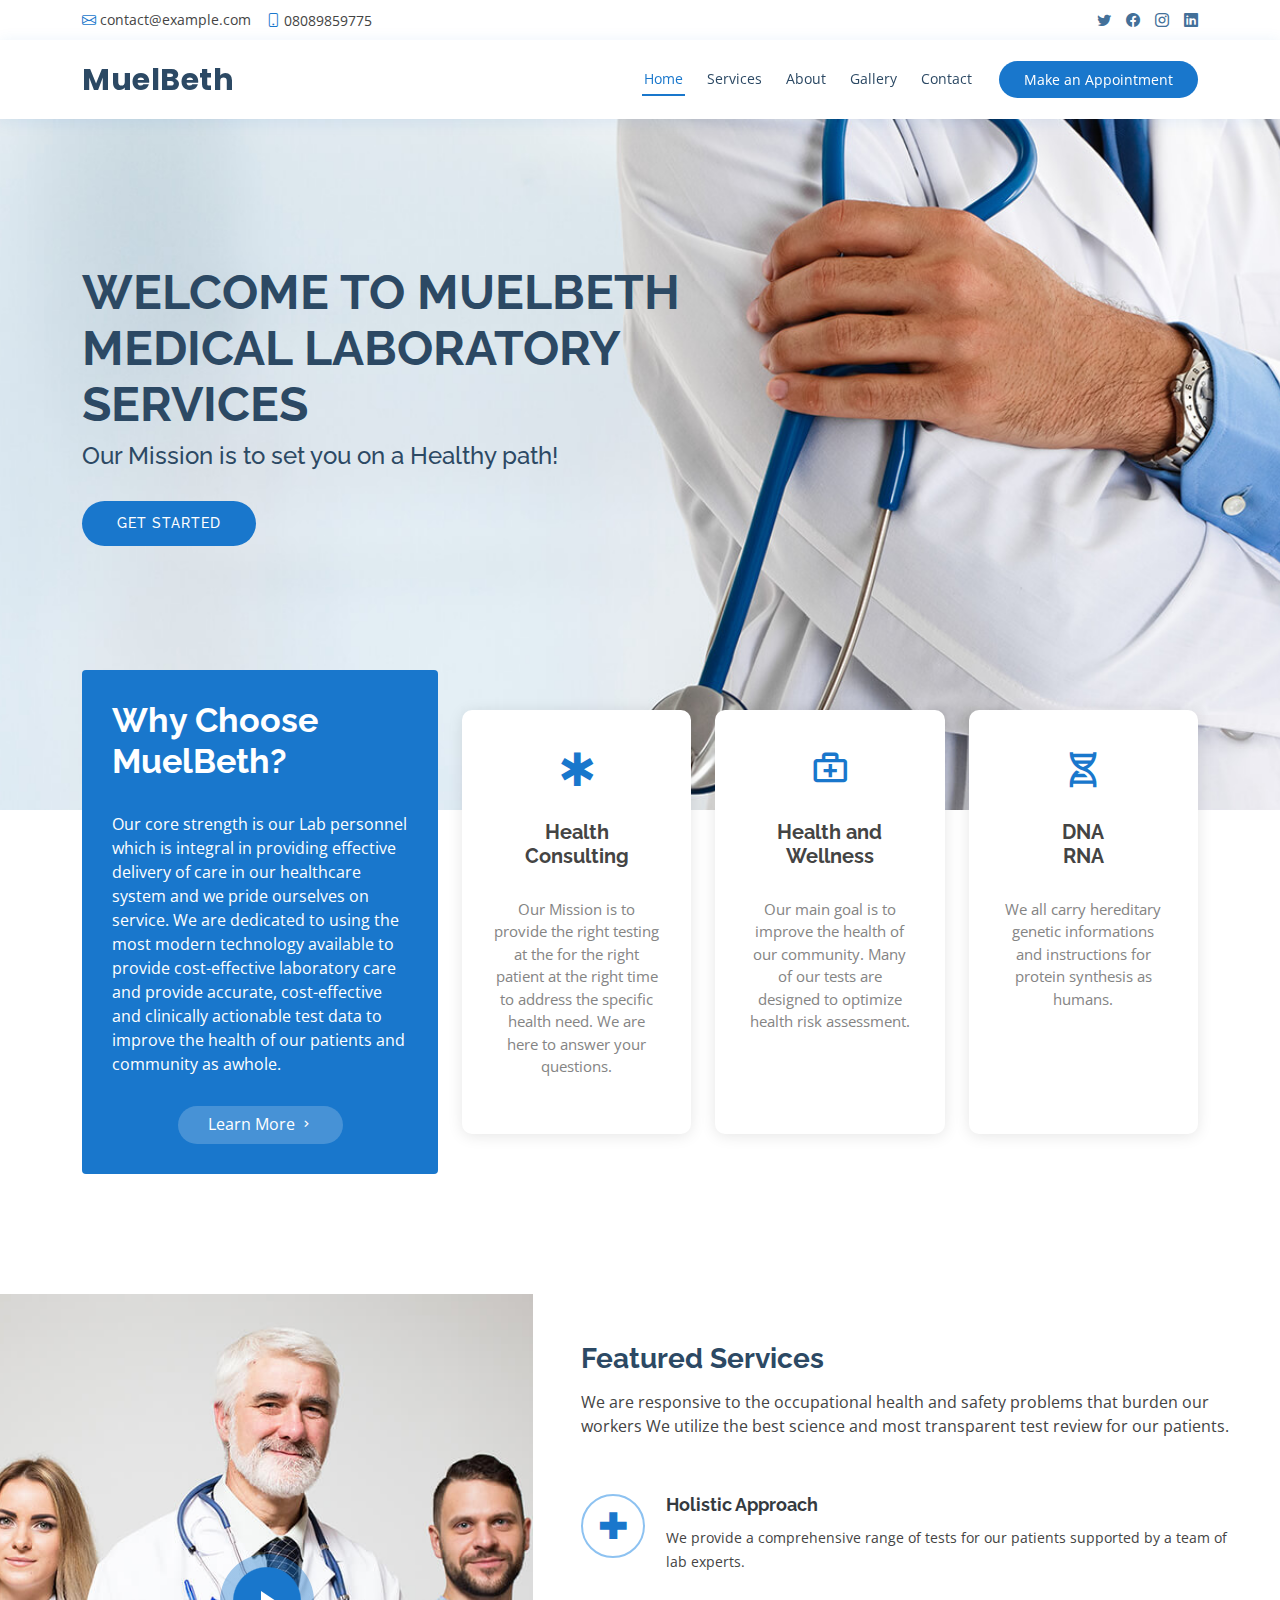
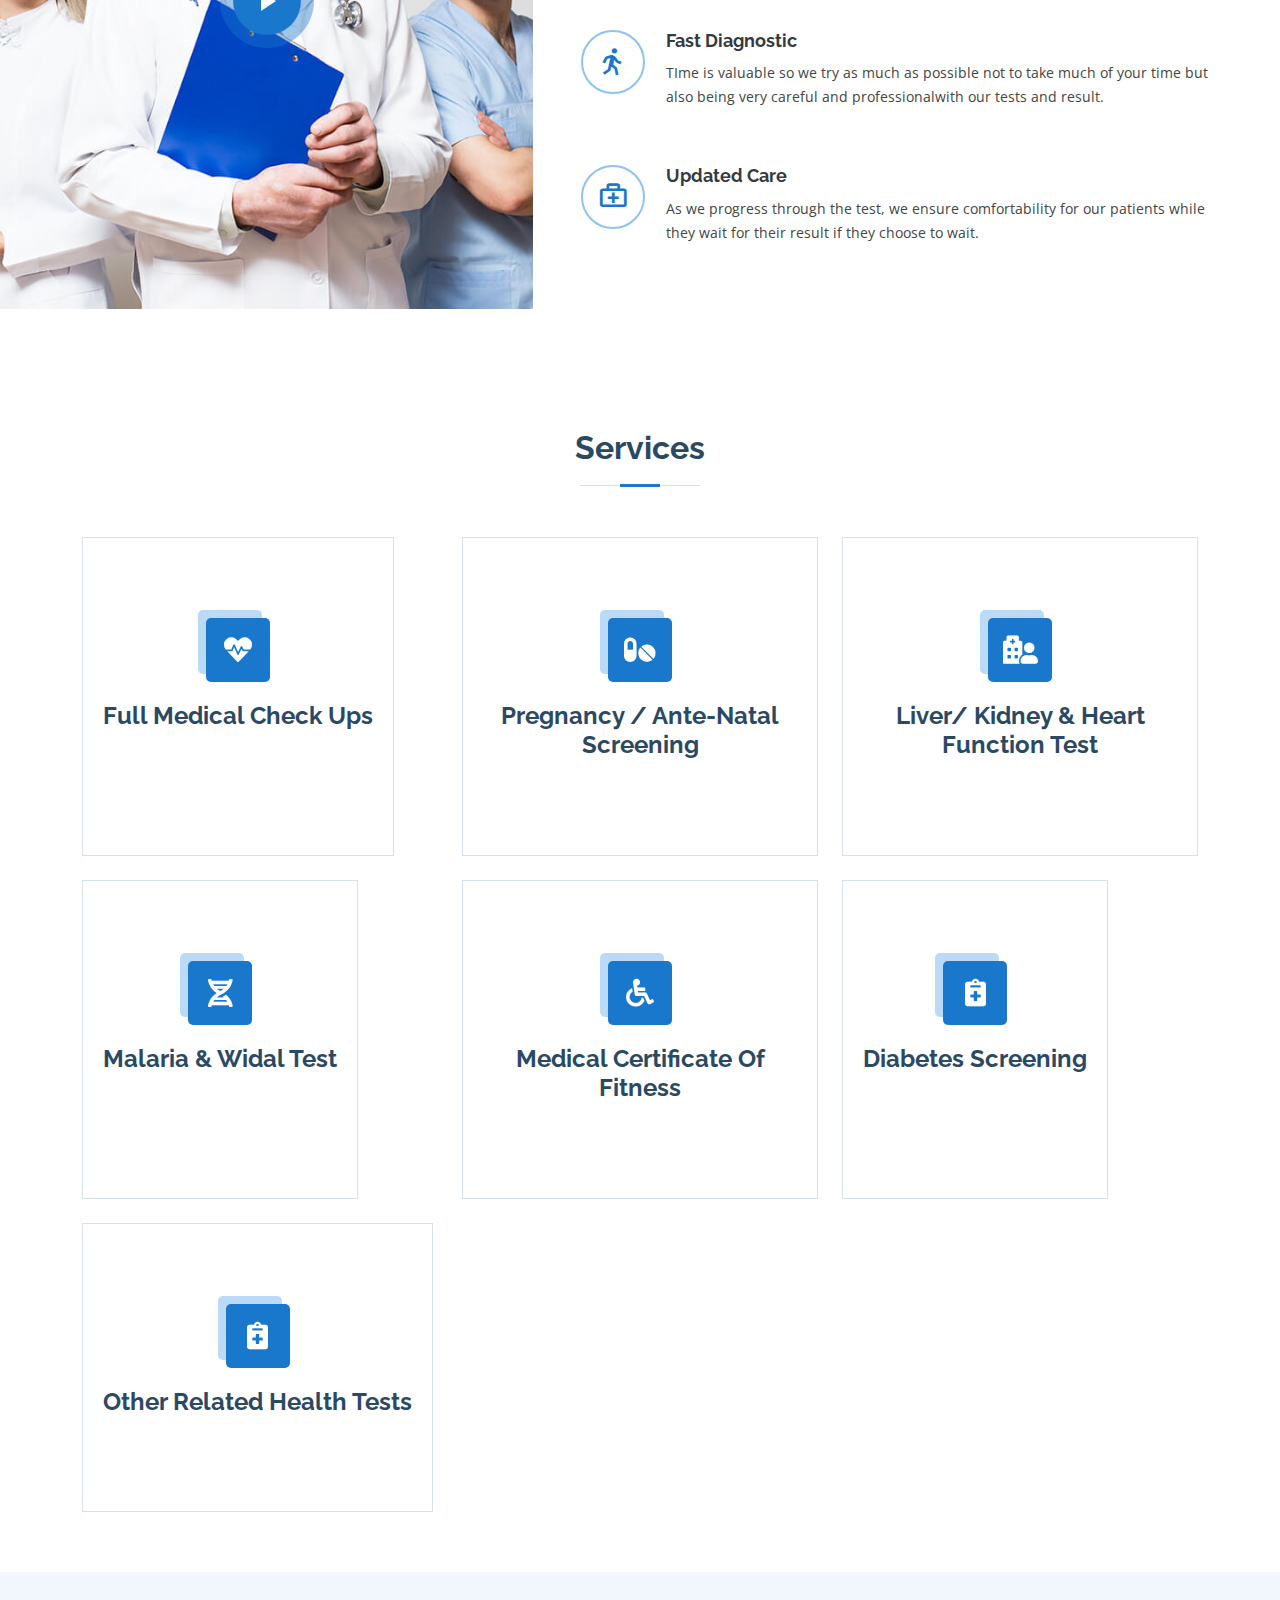
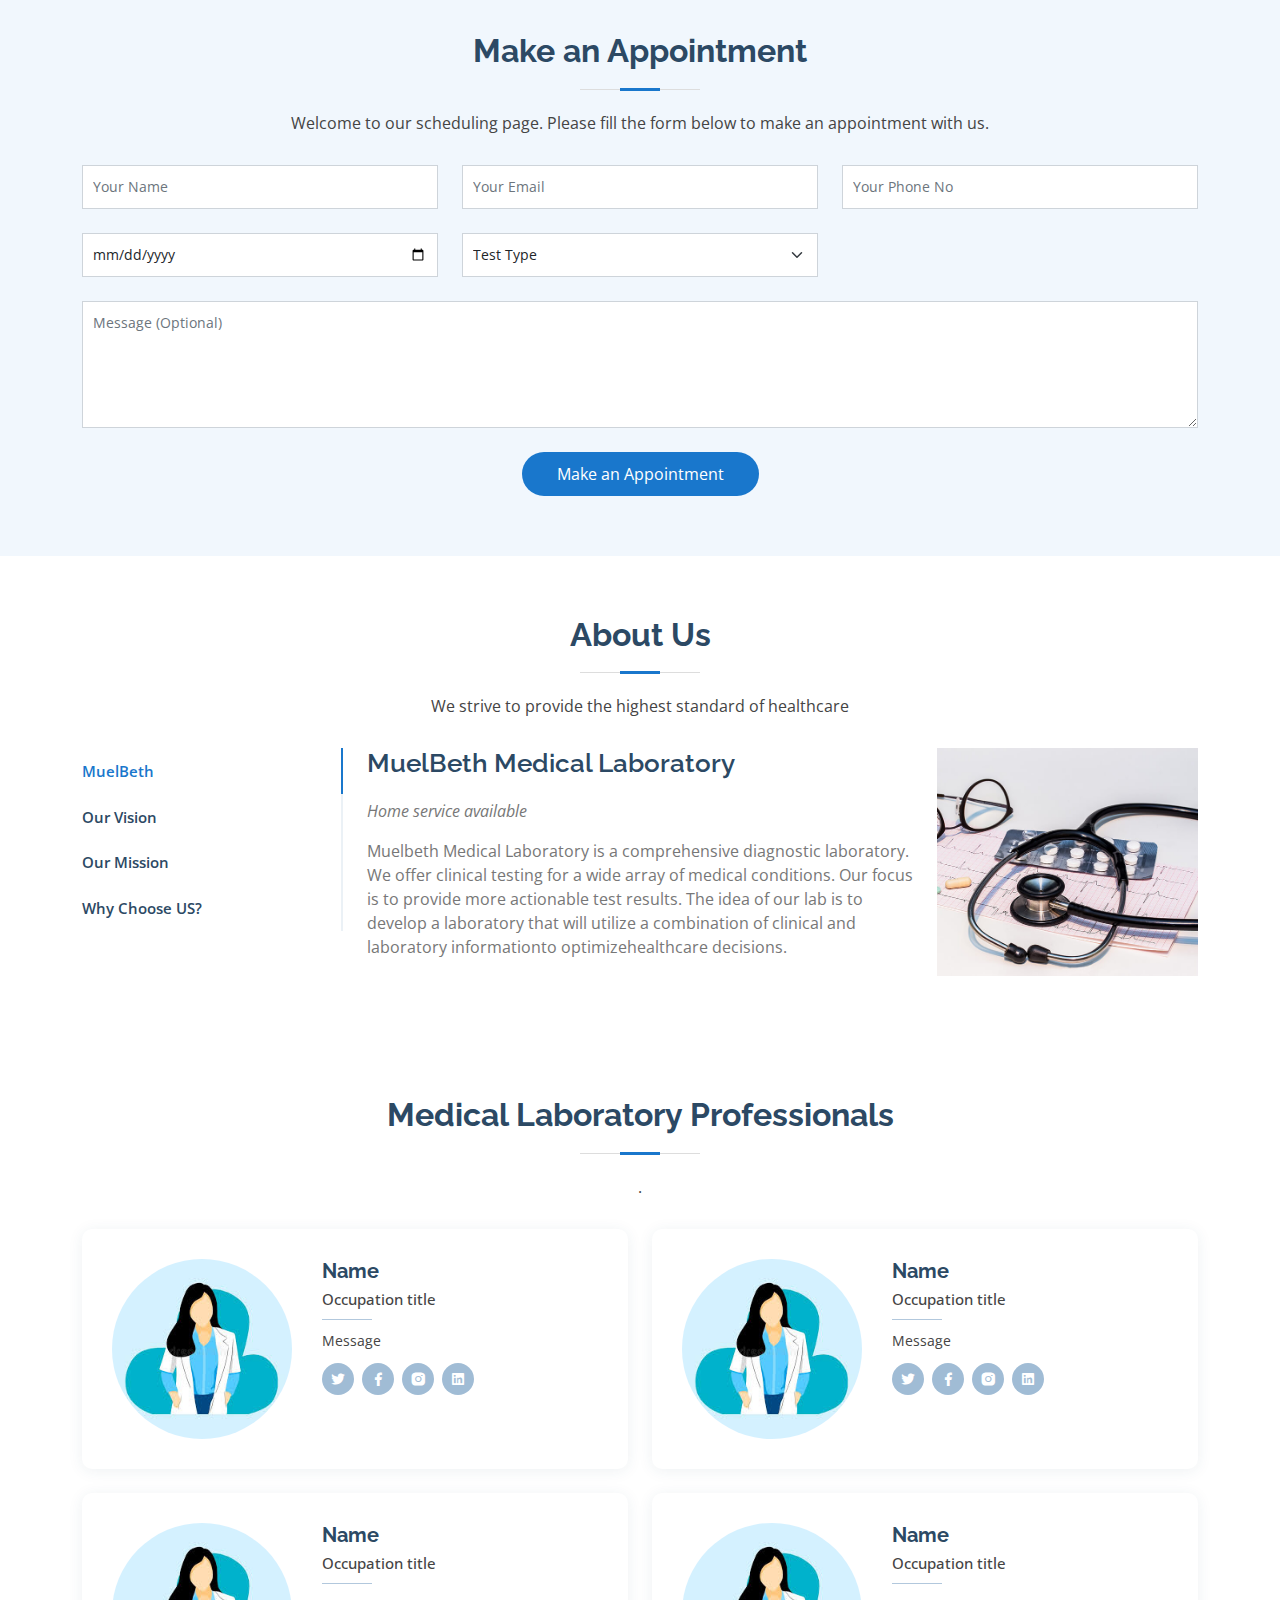
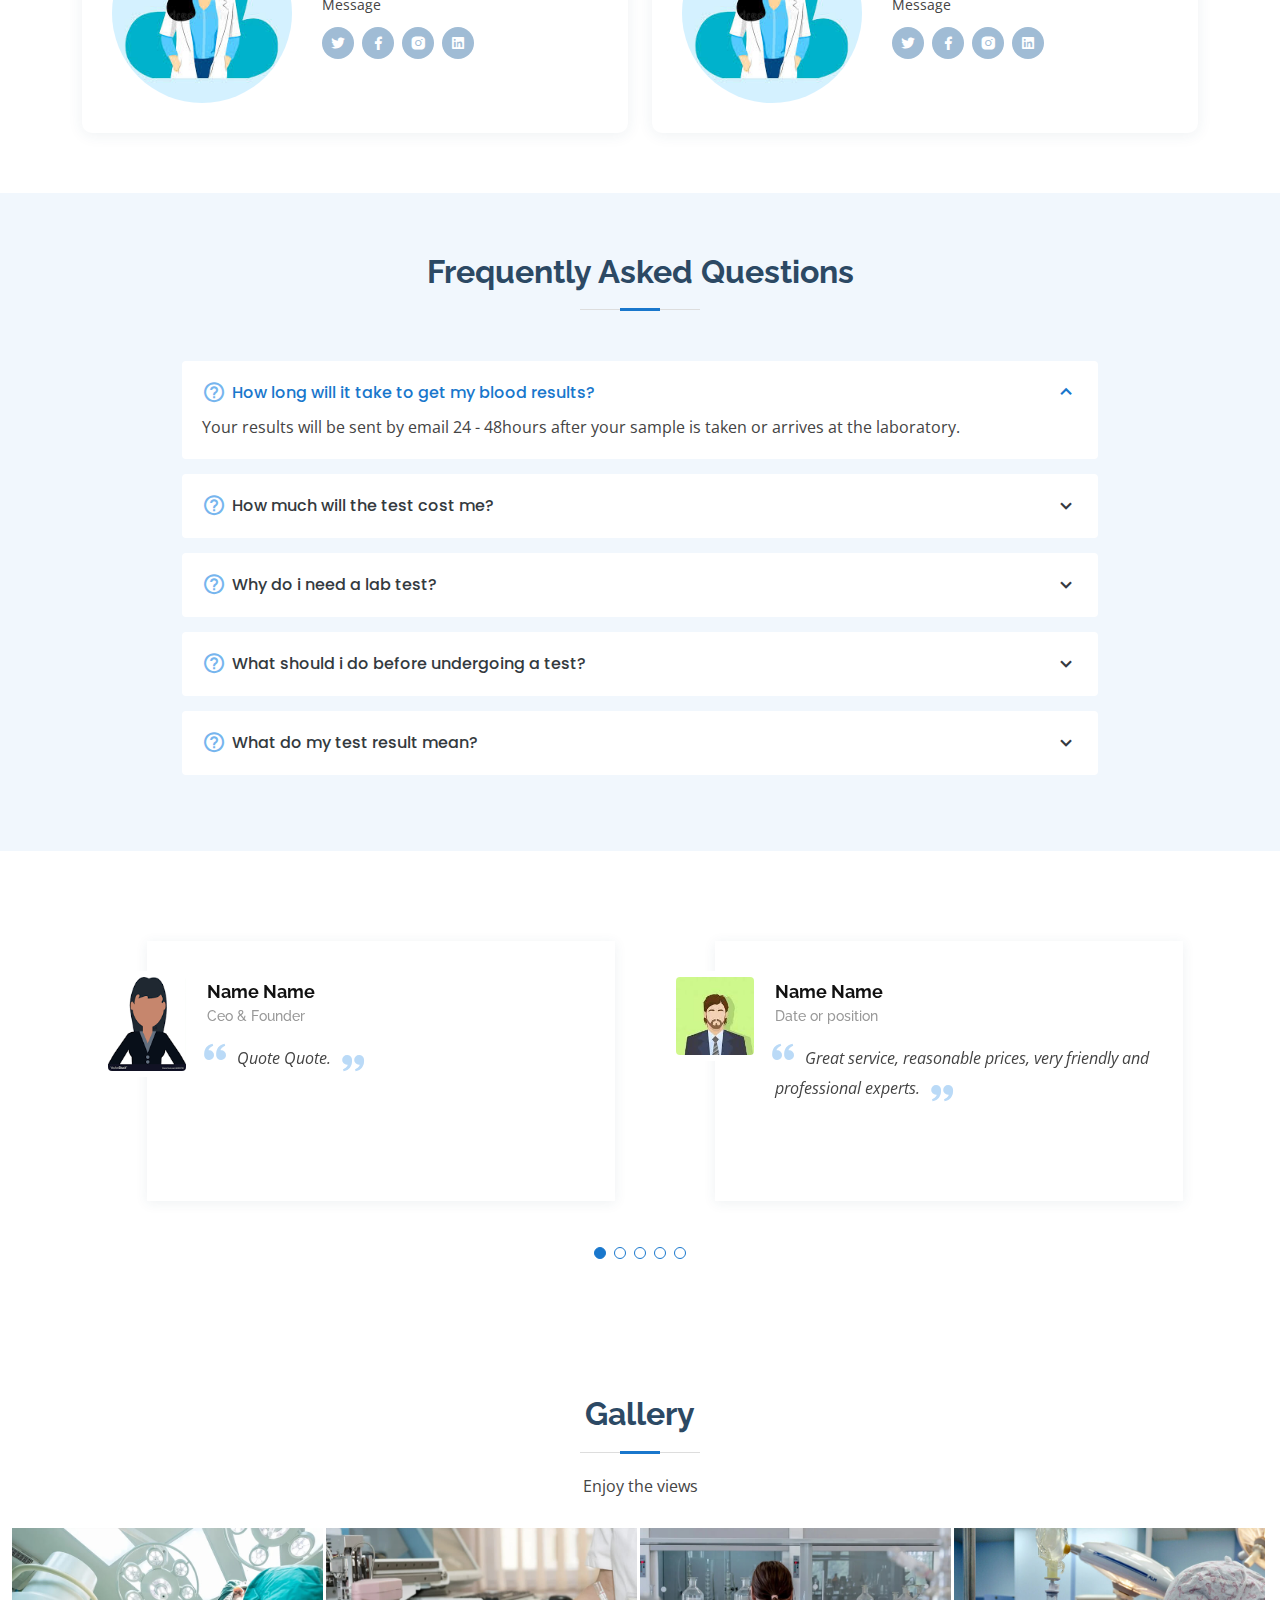
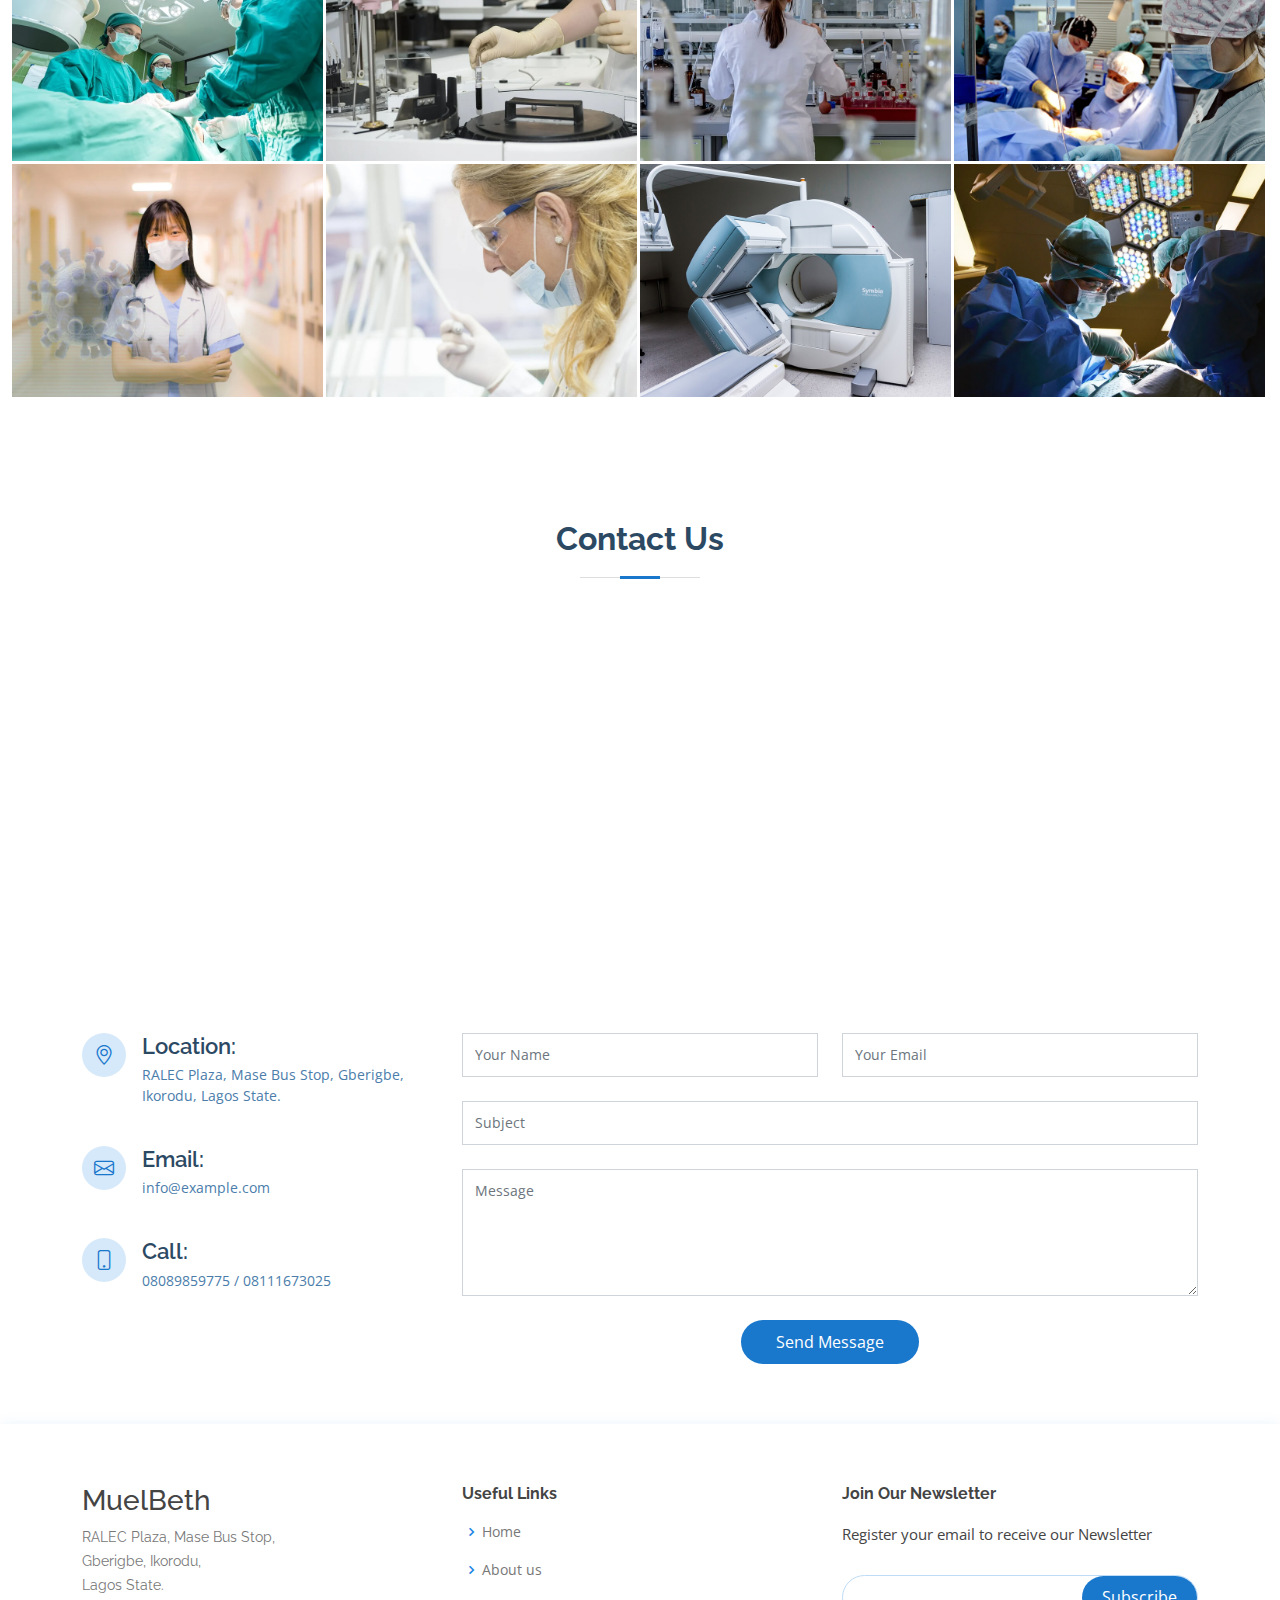
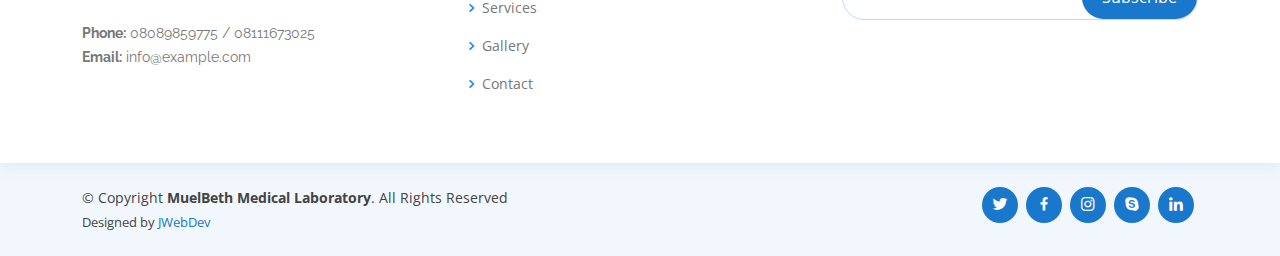
==== index.html @ 469e6b56 "docs" ====
<!DOCTYPE html>
<html lang="en">

<head>
  <meta charset="utf-8">
  <meta content="width=device-width, initial-scale=1.0" name="viewport">

  <title>MuelBeth Bootstrap Template - Index</title>
  <meta content="" name="description">
  <meta content="" name="keywords">

  <!-- Favicons -->
  <link href="assets/img/favicon.png" rel="icon">
  <link href="assets/img/apple-touch-icon.png" rel="apple-touch-icon">

  <!-- Google Fonts -->
  <link href="https://fonts.googleapis.com/css?family=Open+Sans:300,300i,400,400i,600,600i,700,700i|Raleway:300,300i,400,400i,500,500i,600,600i,700,700i|Poppins:300,300i,400,400i,500,500i,600,600i,700,700i" rel="stylesheet">

  <!-- Vendor CSS Files -->
  <link href="assets/vendor/fontawesome-free/css/all.min.css" rel="stylesheet">
  <link href="assets/vendor/animate.css/animate.min.css" rel="stylesheet">
  <link href="assets/vendor/bootstrap/css/bootstrap.min.css" rel="stylesheet">
  <link href="assets/vendor/bootstrap-icons/bootstrap-icons.css" rel="stylesheet">
  <link href="assets/vendor/boxicons/css/boxicons.min.css" rel="stylesheet">
  <link href="assets/vendor/glightbox/css/glightbox.min.css" rel="stylesheet">
  <link href="assets/vendor/remixicon/remixicon.css" rel="stylesheet">
  <link href="assets/vendor/swiper/swiper-bundle.min.css" rel="stylesheet">

  <!-- Template Main CSS File -->
  <link href="assets/css/style.css" rel="stylesheet">

  <!-- =======================================================
  * Template Name: Medilab - v4.7.1
  * Template URL: https://bootstrapmade.com/medilab-free-medical-bootstrap-theme/
  * Author: BootstrapMade.com
  * License: https://bootstrapmade.com/license/
  ======================================================== -->
</head>

<body>

  <!-- ======= Top Bar ======= -->
  <div id="topbar" class="d-flex align-items-center fixed-top">
    <div class="container d-flex justify-content-between">
      <div class="contact-info d-flex align-items-center">
        <i class="bi bi-envelope"></i> <a href="mailto:contact@example.com">contact@example.com</a>
        <i class="bi bi-phone"></i> 08089859775
      </div>
      <div class="d-none d-lg-flex social-links align-items-center">
        <a href="#" class="twitter"><i class="bi bi-twitter"></i></a>
        <a href="#" class="facebook"><i class="bi bi-facebook"></i></a>
        <a href="#" class="instagram"><i class="bi bi-instagram"></i></a>
        <a href="#" class="linkedin"><i class="bi bi-linkedin"></i></i></a>
      </div>
    </div>
  </div>

  <!-- ======= Header ======= -->
  <header id="header" class="fixed-top">
    <div class="container d-flex align-items-center">

      <h1 class="logo me-auto"><a href="index.html">MuelBeth</a></h1>
      <!-- Uncomment below if you prefer to use an image logo -->
      <!-- <a href="index.html" class="logo me-auto"><img src="assets/img/logo.png" alt="" class="img-fluid"></a>-->

      <nav id="navbar" class="navbar order-last order-lg-0">
        <ul>
          <li><a class="nav-link scrollto active" href="#hero">Home</a></li>
          <li><a class="nav-link scrollto" href="#services">Services</a></li>
          <li><a class="nav-link scrollto" href="#departments">About</a></li>
          <li><a class="nav-link scrollto" href="#gallery">Gallery</a></li>
          <!--<li class="dropdown"><a href="#"><span>Drop Down</span> <i class="bi bi-chevron-down"></i></a>
            <ul>
              <li><a href="#">Drop Down 1</a></li>
              <li class="dropdown"><a href="#"><span>Deep Drop Down</span> <i class="bi bi-chevron-right"></i></a>
                <ul>
                  <li><a href="#">Deep Drop Down 1</a></li>
                  <li><a href="#">Deep Drop Down 2</a></li>
                  <li><a href="#">Deep Drop Down 3</a></li>
                  <li><a href="#">Deep Drop Down 4</a></li>
                  <li><a href="#">Deep Drop Down 5</a></li>
                </ul>
              </li>
              <li><a href="#">Drop Down 2</a></li>
              <li><a href="#">Drop Down 3</a></li>
              <li><a href="#">Drop Down 4</a></li>
            </ul>
          </li>-->
          <li><a class="nav-link scrollto" href="#contact">Contact</a></li>
        </ul>
        <i class="bi bi-list mobile-nav-toggle"></i>
      </nav><!-- .navbar -->

      <a href="#appointment" class="appointment-btn scrollto"><span class="d-none d-md-inline">Make an</span> Appointment</a>

    </div>
  </header><!-- End Header -->

  <!-- ======= Hero Section ======= -->
  <section id="hero" class="d-flex align-items-center">
    <div class="container">
      <h1>Welcome to MuelBeth <br>Medical Laboratory <br> Services</h1>
      <h2>Our Mission is to set you on a Healthy path!</h2>
      <a href="#about" class="btn-get-started scrollto">Get Started</a>
    </div>
  </section><!-- End Hero -->

  <main id="main">

    <!-- ======= Why Us Section ======= -->
    <section id="why-us" class="why-us">
      <div class="container">

        <div class="row">
          <div class="col-lg-4 d-flex align-items-stretch">
            <div class="content">
              <h3>Why Choose MuelBeth?</h3>
              <p>
                Our core strength is our Lab personnel which is integral in providing effective delivery of care in our healthcare system and we pride 
                ourselves on service. We are dedicated to using the most modern technology available to provide cost-effective laboratory care
                and provide accurate, cost-effective and clinically actionable test data to improve the health of our patients and community as awhole.
              </p>
              <div class="text-center">
                <a href="#departments" class="more-btn">Learn More <i class="bx bx-chevron-right"></i></a>
              </div>
            </div>
          </div>
          <div class="col-lg-8 d-flex align-items-stretch">
            <div class="icon-boxes d-flex flex-column justify-content-center">
              <div class="row">
                <div class="col-xl-4 d-flex align-items-stretch">
                  <div class="icon-box mt-4 mt-xl-0">
                    <i class="bx bx-health"></i>
                    <h4> Health Consulting</h4>
                    <p>Our Mission is to provide the right testing at the for the right patient at the right time to address the specific health need.
                      We are here to answer your questions.
                    </p>
                  </div>
                </div>
                <div class="col-xl-4 d-flex align-items-stretch">
                  <div class="icon-box mt-4 mt-xl-0">
                    <i class="bx bx-first-aid"></i>
                    <h4>Health and Wellness</h4>
                    <p>Our main goal is to improve the health of our community. Many of our tests are designed to optimize health risk assessment.</p>
                  </div>
                </div>
                <div class="col-xl-4 d-flex align-items-stretch">
                  <div class="icon-box mt-4 mt-xl-0">
                    <i class="bx bx-dna"></i>
                    <h4>DNA <br> RNA</h4>
                    <p>We all carry hereditary genetic informations and instructions for protein synthesis as humans.
                    </p>
                  </div>
                </div>
              </div>
            </div><!-- End .content-->
          </div>
        </div>

      </div>
    </section><!-- End Why Us Section -->

    <!-- ======= About Section ======= -->
    <section id="about" class="about">
      <div class="container-fluid">

        <div class="row">
          <div class="col-xl-5 col-lg-6 video-box d-flex justify-content-center align-items-stretch position-relative">
            <a href="https://www.youtube.com/watch?v=jDDaplaOz7Q" class="glightbox play-btn mb-4"></a>
          </div>

          <div class="col-xl-7 col-lg-6 icon-boxes d-flex flex-column align-items-stretch justify-content-center py-5 px-lg-5">
            <h3>Featured Services</h3>
            <p>We are responsive to the occupational health and safety problems that burden our workers We utilize the best science 
              and most transparent test review for our patients.</p>

            <div class="icon-box">
              <div class="icon"><i class="bx bx-plus-medical"></i></div>
              <h4 class="title"><a href="">Holistic Approach</a></h4>
              <p class="description">We provide a comprehensive range of tests for our patients supported by a team of lab experts.</p>
            </div>

            <div class="icon-box">
              <div class="icon"><i class="bx bx-walk"></i></div>
              <h4 class="title"><a href="">Fast Diagnostic</a></h4>
              <p class="description">TIme is valuable so we try as much as possible not to take much of your time but also being very careful 
                and professionalwith our tests and result.
              </p>
            </div>

            <div class="icon-box">
              <div class="icon"><i class="bx bx-first-aid"></i></div>
              <h4 class="title"><a href="">Updated Care</a></h4>
              <p class="description">As we progress through the test, we ensure comfortability for our patients while they 
                wait for their result if they choose to wait. </p>
            </div>

          </div>
        </div>

      </div>
    </section>
    <!-- End About Section -->

    <!-- ======= Services Section ======= -->
    <section id="services" class="services">
      <div class="container">

        <div class="section-title">
          <h2>Services</h2>
        <!--  <p>Magnam dolores commodi suscipit. Necessitatibus eius consequatur ex aliquid fuga eum quidem. Sit sint consectetur velit. Quisquam quos quisquam cupiditate. Et nemo qui impedit suscipit alias ea. Quia fugiat sit in iste officiis commodi quidem hic quas.</p>-->
        </div>

        <div class="row">
          <div class="col-lg-4 col-md-6 d-flex align-items-stretch">
            <div class="icon-box">
              <div class="icon"><i class="fas fa-heartbeat"></i></div>
              <h4><a href="">Full Medical Check Ups</a></h4>
            <!--  <p>Voluptatum deleniti atque corrupti quos dolores et quas molestias excepturi</p>-->
            </div>
          </div>

          <div class="col-lg-4 col-md-6 d-flex align-items-stretch mt-4 mt-md-0">
            <div class="icon-box">
              <div class="icon"><i class="fas fa-pills"></i></div>
              <h4><a href="">Pregnancy / Ante-Natal Screening</a></h4>
             <!-- <p>Duis aute irure dolor in reprehenderit in voluptate velit esse cillum dolore</p> -->
            </div>
          </div>

          <div class="col-lg-4 col-md-6 d-flex align-items-stretch mt-4 mt-lg-0">
            <div class="icon-box">
              <div class="icon"><i class="fas fa-hospital-user"></i></div>
              <h4><a href="">Liver/ Kidney & Heart Function Test</a></h4>
              <!--<p>Excepteur sint occaecat cupidatat non proident, sunt in culpa qui officia</p>-->
            </div>
          </div>

          <div class="col-lg-4 col-md-6 d-flex align-items-stretch mt-4">
            <div class="icon-box">
              <div class="icon"><i class="fas fa-dna"></i></div>
              <h4><a href="">Malaria & Widal Test</a></h4>
              <!--<p>At vero eos et accusamus et iusto odio dignissimos ducimus qui blanditiis</p>-->
            </div>
          </div>

          <div class="col-lg-4 col-md-6 d-flex align-items-stretch mt-4">
            <div class="icon-box">
              <div class="icon"><i class="fas fa-wheelchair"></i></div>
              <h4><a href="">Medical Certificate Of Fitness</a></h4>
             <!-- <p>Quis consequatur saepe eligendi voluptatem consequatur dolor consequuntur</p>-->
            </div>
          </div>

          <div class="col-lg-4 col-md-6 d-flex align-items-stretch mt-4">
            <div class="icon-box">
              <div class="icon"><i class="fas fa-notes-medical"></i></div>
              <h4><a href="">Diabetes Screening</a></h4>
              <!--<p>Modi nostrum vel laborum. Porro fugit error sit minus sapiente sit aspernatur</p>-->
            </div>
          </div>
          <div class="col-lg-4 col-md-6 d-flex align-items-stretch mt-4">
            <div class="icon-box">
              <div class="icon"><i class="fas fa-notes-medical"></i></div>
              <h4><a href="">Other Related Health Tests</a></h4>
              <!--<p>Modi nostrum vel laborum. Porro fugit error sit minus sapiente sit aspernatur</p>-->
            </div>
          </div>

      </div>
    </section><!-- End Services Section -->

    <!-- ======= Appointment Section ======= -->
    <section id="appointment" class="appointment section-bg">
      <div class="container">

        <div class="section-title">
          <h2>Make an Appointment</h2>
          <p>Welcome to our scheduling page. Please fill the form below to make an appointment with us.</p>
        </div>

        <form action="forms/appointment.php" method="post" role="form" class="php-email-form">
          <div class="row">
            <div class="col-md-4 form-group">
              <input type="text" name="name" class="form-control" id="name" placeholder="Your Name" data-rule="minlen:4" data-msg="Please enter at least 4 chars">
              <div class="validate"></div>
            </div>
            <div class="col-md-4 form-group mt-3 mt-md-0">
              <input type="email" class="form-control" name="email" id="email" placeholder="Your Email" data-rule="email" data-msg="Please enter a valid email">
              <div class="validate"></div>
            </div>
            <div class="col-md-4 form-group mt-3 mt-md-0">
              <input type="tel" class="form-control" name="phone" id="phone" placeholder="Your Phone No" data-rule="minlen:4" data-msg="Please enter at least 4 chars">
              <div class="validate"></div>
            </div>
          </div>
          <div class="row">
            <div class="col-md-4 form-group mt-3">
              <input type="date" name="date" class="form-control datepicker" id="date" placeholder="Appointment Date" data-rule="minlen:4" data-msg="Please enter at least 4 chars">
              <div class="validate"></div>
            </div>
            <div class="col-md-4 form-group mt-3">
              <select name="department" id="department" class="form-select">
                <option value="">Test Type</option>
                <option value="Department 1">Pregnancy Test</option>
                <option value="Department 2">Malaria & Widal Test </option>
                <option value="Department 3">Blood Group & Genotype</option>
                <option value="Department 4">Menstrual Imbalance</option>
                <option value="Department 5">Ante-Natal Screening</option>
                <option value="Department 6">Medical Fitness</option>
                <option value="Department 7">Home Treatment</option>
                <option value="Department 8">Diabetes Screening</option>
                <option value="Department 9">HIV/Hepatitis B&C</option>
                <option value="Department 10">Liver, Kidney & Heart Function Test</option>
                <option value="Department 11">Others</option>
              </select>
              <div class="validate"></div>
            </div>
            <!--<div class="col-md-4 form-group mt-3">
              <select name="doctor" id="doctor" class="form-select">
                <option value="">Select Doctor</option>
                <option value="Doctor 1">Doctor 1</option>
                <option value="Doctor 2">Doctor 2</option>
                <option value="Doctor 3">Doctor 3</option>
              </select>
              <div class="validate"></div>
            </div>-->
          </div>

          <div class="form-group mt-3">
            <textarea class="form-control" name="message" rows="5" placeholder="Message (Optional)"></textarea>
            <div class="validate"></div>
          </div>
          <div class="mb-3">
            <div class="loading">Loading</div>
            <div class="error-message"></div>
            <div class="sent-message">Your appointment request has been sent successfully. Thank you!</div>
          </div>
          <div class="text-center"><button type="submit">Make an Appointment</button></div>
        </form>

      </div>
    </section><!-- End Appointment Section -->

    <!-- ======= Departments Section ======= -->
    <section id="departments" class="departments">
      <div class="container">

        <div class="section-title">
          <h2>About Us</h2>
          <p>We strive to provide the highest standard of healthcare</p>
        </div>

        <div class="row gy-4">
          <div class="col-lg-3">
            <ul class="nav nav-tabs flex-column">
              <li class="nav-item">
                <a class="nav-link active show" data-bs-toggle="tab" href="#tab-1">MuelBeth</a>
              </li>
              <li class="nav-item">
                <a class="nav-link" data-bs-toggle="tab" href="#tab-2">Our Vision</a>
              </li>
              <li class="nav-item">
                <a class="nav-link" data-bs-toggle="tab" href="#tab-3">Our Mission</a>
              </li>
              <li class="nav-item">
                <a class="nav-link" data-bs-toggle="tab" href="#tab-4">Why Choose US?</a>
              </li>
              <!--<li class="nav-item">
                <a class="nav-link" data-bs-toggle="tab" href="#tab-5">Eye Care</a>
              </li>-->
            </ul>
          </div>
          <div class="col-lg-9">
            <div class="tab-content">
              <div class="tab-pane active show" id="tab-1">
                <div class="row gy-4">
                  <div class="col-lg-8 details order-2 order-lg-1">
                    <h3>MuelBeth Medical Laboratory</h3>
                    <p class="fst-italic">Home service available</p>
                    <p>Muelbeth Medical Laboratory is a comprehensive diagnostic laboratory. We offer clinical testing for a 
                      wide array of medical conditions. Our focus is to provide more actionable test results. The idea of our lab is to 
                      develop a laboratory that will utilize a combination of clinical and laboratory informationto optimizehealthcare decisions.
                    </p>
                  </div>
                  <div class="col-lg-4 text-center order-1 order-lg-2">
                    <img src="assets/img/departments-1.jpg" alt="" class="img-fluid">
                  </div>
                </div>
              </div>
              <div class="tab-pane" id="tab-2">
                <div class="row gy-4">
                  <div class="col-lg-8 details order-2 order-lg-1">
                    <h3>Our Vision</h3>
                    <p class="fst-italic">Personalized Medicine</p>
                    <p>Our vision is a world of personalized medicine medicine where care-providers can use cost-effective 
                      diagnostic tests for the diagnosis, prognosis and Managementof diseases tailored to the specific patient.
                    </p>
                  </div>
                  <div class="col-lg-4 text-center order-1 order-lg-2">
                    <img src="assets/img/departments-2.jpg" alt="" class="img-fluid">
                  </div>
                </div>
              </div>
              <div class="tab-pane" id="tab-3">
                <div class="row gy-4">
                  <div class="col-lg-8 details order-2 order-lg-1">
                    <h3>Our Mission</h3>
                    <p class="fst-italic">Cost-Effective Testing</p>
                    <p>Our mission is to provide care-providers with the best diagnostictools for clinical decision making to our patients.</p>
                  </div>
                  <div class="col-lg-4 text-center order-1 order-lg-2">
                    <img src="assets/img/departments-3.jpg" alt="" class="img-fluid">
                  </div>
                </div>
              </div>
              <div class="tab-pane" id="tab-4">
                <div class="row gy-4">
                  <div class="col-lg-8 details order-2 order-lg-1">
                    <h3>Why Choose Us?</h3>
                    <p class="fst-italic">We are committed to ensuring our tests are appropriate, informative, and excellently carried out</p>
                    <p>We offer clinical health consulting through a healthcare partner. This allows us to use telemedicine to 
                      help patients and care-providers order and interpret test results appropriately.
                    </p>
                  </div>
                  <div class="col-lg-4 text-center order-1 order-lg-2">
                    <img src="assets/img/departments-4.jpg" alt="" class="img-fluid">
                  </div>
                </div>
              </div>
              <!--<div class="tab-pane" id="tab-5">
                <div class="row gy-4">
                  <div class="col-lg-8 details order-2 order-lg-1">
                    <h3>Est eveniet ipsam sindera pad rone matrelat sando reda</h3>
                    <p class="fst-italic">Omnis blanditiis saepe eos autem qui sunt debitis porro quia.</p>
                    <p>Exercitationem nostrum omnis. Ut reiciendis repudiandae minus. Omnis recusandae ut non quam ut quod eius qui. Ipsum quia odit vero atque qui quibusdam amet. Occaecati sed est sint aut vitae molestiae voluptate vel</p>
                  </div>
                  <div class="col-lg-4 text-center order-1 order-lg-2">
                    <img src="assets/img/departments-5.jpg" alt="" class="img-fluid">
                  </div>
                </div>
              </div>-->
            </div>
          </div>
        </div>

      </div>
    </section><!-- End Departments Section -->

    <!-- ======= Doctors Section ======= -->
    <section id="doctors" class="doctors">
      <div class="container">

        <div class="section-title">
          <h2>Medical Laboratory Professionals</h2>
          <p>.</p>
        </div>

        <div class="row">

          <div class="col-lg-6">
            <div class="member d-flex align-items-start">
              <div class="pic"><img src="assets/img/doctors/pp2.jfif" class="img-fluid" alt=""></div>
              <div class="member-info">
                <h4>Name</h4>
                <span>Occupation title</span>
                <p>Message</p>
                <div class="social">
                  <a href=""><i class="ri-twitter-fill"></i></a>
                  <a href=""><i class="ri-facebook-fill"></i></a>
                  <a href=""><i class="ri-instagram-fill"></i></a>
                  <a href=""> <i class="ri-linkedin-box-fill"></i> </a>
                </div>
              </div>
            </div>
          </div>

          <div class="col-lg-6 mt-4 mt-lg-0">
            <div class="member d-flex align-items-start">
              <div class="pic"><img src="assets/img/doctors/pp2.jfif" class="img-fluid" alt=""></div>
              <div class="member-info">
                <h4>Name</h4>
                <span>Occupation title</span>
                <p>Message</p>
                <div class="social">
                  <a href=""><i class="ri-twitter-fill"></i></a>
                  <a href=""><i class="ri-facebook-fill"></i></a>
                  <a href=""><i class="ri-instagram-fill"></i></a>
                  <a href=""> <i class="ri-linkedin-box-fill"></i> </a>
                </div>
              </div>
            </div>
          </div>

          <div class="col-lg-6 mt-4">
            <div class="member d-flex align-items-start">
              <div class="pic"><img src="assets/img/doctors/pp2.jfif" class="img-fluid" alt=""></div>
              <div class="member-info">
                <h4>Name</h4>
                <span>Occupation title</span>
                <p>Message</p>
                <div class="social">
                  <a href=""><i class="ri-twitter-fill"></i></a>
                  <a href=""><i class="ri-facebook-fill"></i></a>
                  <a href=""><i class="ri-instagram-fill"></i></a>
                  <a href=""> <i class="ri-linkedin-box-fill"></i> </a>
                </div>
              </div>
            </div>
          </div>

          <div class="col-lg-6 mt-4">
            <div class="member d-flex align-items-start">
              <div class="pic"><img src="assets/img/doctors/pp2.jfif" class="img-fluid" alt=""></div>
              <div class="member-info">
                <h4>Name</h4>
                <span>Occupation title</span>
                <p>Message </p>
                <div class="social">
                  <a href=""><i class="ri-twitter-fill"></i></a>
                  <a href=""><i class="ri-facebook-fill"></i></a>
                  <a href=""><i class="ri-instagram-fill"></i></a>
                  <a href=""> <i class="ri-linkedin-box-fill"></i> </a>
                </div>
              </div>
            </div>
          </div>

        </div>

      </div>
    </section><!-- End Doctors Section -->

    <!-- ======= Frequently Asked Questions Section ======= -->
    <section id="faq" class="faq section-bg">
      <div class="container">

        <div class="section-title">
          <h2>Frequently Asked Questions</h2>
          <!--<p>Magnaliquid fuga eum quidem. Sit sint consectetur velit. Quisquam quos quisquam cupiditate. Et nemo qui impedit suscipit alias ea. Quia fugiat sit in iste officiis commodi quidem hic quas.</p>-->
        </div>

        <div class="faq-list">
          <ul>
            <li data-aos="fade-up">
              <i class="bx bx-help-circle icon-help"></i> <a data-bs-toggle="collapse" class="collapse" data-bs-target="#faq-list-1">How long will it take to get my blood results? <i class="bx bx-chevron-down icon-show"></i><i class="bx bx-chevron-up icon-close"></i></a>
              <div id="faq-list-1" class="collapse show" data-bs-parent=".faq-list">
                <p>
                  Your results will be sent by email 24 - 48hours after your sample is taken or arrives at the laboratory.
                </p>
              </div>
            </li>

            <li data-aos="fade-up" data-aos-delay="100">
              <i class="bx bx-help-circle icon-help"></i> <a data-bs-toggle="collapse" data-bs-target="#faq-list-2" class="collapsed">How much will the test cost me? <i class="bx bx-chevron-down icon-show"></i><i class="bx bx-chevron-up icon-close"></i></a>
              <div id="faq-list-2" class="collapse" data-bs-parent=".faq-list">
                <p>
                  This varies depending on the type of test.
                </p>
              </div>
            </li>

            <li data-aos="fade-up" data-aos-delay="200">
              <i class="bx bx-help-circle icon-help"></i> <a data-bs-toggle="collapse" data-bs-target="#faq-list-3" class="collapsed">Why do i need a lab test? <i class="bx bx-chevron-down icon-show"></i><i class="bx bx-chevron-up icon-close"></i></a>
              <div id="faq-list-3" class="collapse" data-bs-parent=".faq-list">
                <p>
                  Your test helps your doctor determine your overall health, diagnose disease and decide the best treatment. Laboratory test results 
                  will provide essential information to your doctor.
                </p>
              </div>
            </li>

            <li data-aos="fade-up" data-aos-delay="300">
              <i class="bx bx-help-circle icon-help"></i> <a data-bs-toggle="collapse" data-bs-target="#faq-list-4" class="collapsed">What should i do before undergoing a test? <i class="bx bx-chevron-down icon-show"></i><i class="bx bx-chevron-up icon-close"></i></a>
              <div id="faq-list-4" class="collapse" data-bs-parent=".faq-list">
                <p>
                  Depending on the type of test, you may be told not to eat food for some hours before the test or you may be told to eat certain foods or 
                  to drink more/less water than you normally drink.
                </p>
              </div>
            </li>

            <li data-aos="fade-up" data-aos-delay="400">
              <i class="bx bx-help-circle icon-help"></i> <a data-bs-toggle="collapse" data-bs-target="#faq-list-5" class="collapsed">What do my test result mean? <i class="bx bx-chevron-down icon-show"></i><i class="bx bx-chevron-up icon-close"></i></a>
              <div id="faq-list-5" class="collapse" data-bs-parent=".faq-list">
                <p>
                   Laboratory tests can help you evaluate your own health. Discuss all lab result with your doctor.
                </p>
              </div>
            </li>

          </ul>
        </div>

      </div>
    </section><!-- End Frequently Asked Questions Section -->

    <!-- ======= Testimonials Section ======= -->
    <section id="testimonials" class="testimonials">
      <div class="container">

        <div class="testimonials-slider swiper" data-aos="fade-up" data-aos-delay="100">
          <div class="swiper-wrapper">

            <div class="swiper-slide">
              <div class="testimonial-wrap">
                <div class="testimonial-item">
                  <img src="assets/img/testimonials/ppg.png" class="testimonial-img" alt="">
                  <h3>Name Name</h3>
                  <h4>Ceo &amp; Founder</h4>
                  <p>
                    <i class="bx bxs-quote-alt-left quote-icon-left"></i>
                    Quote Quote.
                    <i class="bx bxs-quote-alt-right quote-icon-right"></i>
                  </p>
                </div>
              </div>
            </div><!-- End testimonial item -->

            <div class="swiper-slide">
              <div class="testimonial-wrap">
                <div class="testimonial-item">
                  <img src="assets/img/testimonials/ppb.jfif" class="testimonial-img" alt="">
                  <h3>Name Name</h3>
                  <h4>Date or position</h4>
                  <p>
                    <i class="bx bxs-quote-alt-left quote-icon-left"></i>
                    Great service, reasonable prices, very friendly and professional experts.
                    <i class="bx bxs-quote-alt-right quote-icon-right"></i>
                  </p>
                </div>
              </div>
            </div><!-- End testimonial item -->

            <div class="swiper-slide">
              <div class="testimonial-wrap">
                <div class="testimonial-item">
                  <img src="assets/img/testimonials/ppg.png" class="testimonial-img" alt="">
                  <h3>Name Name</h3>
                  <h4>title</h4>
                  <p>
                    <i class="bx bxs-quote-alt-left quote-icon-left"></i>
                    Great service, reasonable prices, very friendly and professional experts.
                    <i class="bx bxs-quote-alt-right quote-icon-right"></i>
                  </p>
                </div>
              </div>
            </div><!-- End testimonial item -->

            <div class="swiper-slide">
              <div class="testimonial-wrap">
                <div class="testimonial-item">
                  <img src="assets/img/testimonials/ppb.jfif" class="testimonial-img" alt="">
                  <h3>Name Name</h3>
                  <h4>Date or position</h4>
                  <p>
                    <i class="bx bxs-quote-alt-left quote-icon-left"></i>
                    Excellent service and very professional with accommodating staffs.
                    <i class="bx bxs-quote-alt-right quote-icon-right"></i>
                  </p>
                </div>
              </div>
            </div><!-- End testimonial item -->

            <div class="swiper-slide">
              <div class="testimonial-wrap">
                <div class="testimonial-item">
                  <img src="assets/img/testimonials/ppg.png" class="testimonial-img" alt="">
                  <h3>Name Name</h3>
                  <h4>Ceo &amp; Founder</h4>
                  <p>
                    <i class="bx bxs-quote-alt-left quote-icon-left"></i>
                    Quote Quote.
                    <i class="bx bxs-quote-alt-right quote-icon-right"></i>
                  </p>
                </div>
              </div>
            </div><!-- End testimonial item -->

          </div>
          <div class="swiper-pagination"></div>
        </div>

      </div>
    </section><!-- End Testimonials Section -->

    <!-- ======= Gallery Section ======= -->
    <section id="gallery" class="gallery">
      <div class="container">

        <div class="section-title">
          <h2>Gallery</h2>
          <p>Enjoy the views</p>
        </div>
      </div>

      <div class="container-fluid">
        <div class="row g-0">

          <div class="col-lg-3 col-md-4">
            <div class="gallery-item">
              <a href="assets/img/gallery/gallery-1.jpg" class="galelry-lightbox">
                <img src="assets/img/gallery/gallery-1.jpg" alt="" class="img-fluid">
              </a>
            </div>
          </div>

          <div class="col-lg-3 col-md-4">
            <div class="gallery-item">
              <a href="assets/img/gallery/gallery-2.jpg" class="galelry-lightbox">
                <img src="assets/img/gallery/gallery-2.jpg" alt="" class="img-fluid">
              </a>
            </div>
          </div>

          <div class="col-lg-3 col-md-4">
            <div class="gallery-item">
              <a href="assets/img/gallery/gallery-3.jpg" class="galelry-lightbox">
                <img src="assets/img/gallery/gallery-3.jpg" alt="" class="img-fluid">
              </a>
            </div>
          </div>

          <div class="col-lg-3 col-md-4">
            <div class="gallery-item">
              <a href="assets/img/gallery/gallery-4.jpg" class="galelry-lightbox">
                <img src="assets/img/gallery/gallery-4.jpg" alt="" class="img-fluid">
              </a>
            </div>
          </div>

          <div class="col-lg-3 col-md-4">
            <div class="gallery-item">
              <a href="assets/img/gallery/gallery-5.jpg" class="galelry-lightbox">
                <img src="assets/img/gallery/gallery-5.jpg" alt="" class="img-fluid">
              </a>
            </div>
          </div>

          <div class="col-lg-3 col-md-4">
            <div class="gallery-item">
              <a href="assets/img/gallery/gallery-6.jpg" class="galelry-lightbox">
                <img src="assets/img/gallery/gallery-6.jpg" alt="" class="img-fluid">
              </a>
            </div>
          </div>

          <div class="col-lg-3 col-md-4">
            <div class="gallery-item">
              <a href="assets/img/gallery/gallery-7.jpg" class="galelry-lightbox">
                <img src="assets/img/gallery/gallery-7.jpg" alt="" class="img-fluid">
              </a>
            </div>
          </div>

          <div class="col-lg-3 col-md-4">
            <div class="gallery-item">
              <a href="assets/img/gallery/gallery-8.jpg" class="galelry-lightbox">
                <img src="assets/img/gallery/gallery-8.jpg" alt="" class="img-fluid">
              </a>
            </div>
          </div>

        </div>

      </div>
    </section><!-- End Gallery Section -->

    <!-- ======= Contact Section ======= -->
    <section id="contact" class="contact">
      <div class="container">

        <div class="section-title">
          <h2>Contact Us</h2>
          <!--<p></p>-->
        </div>
      </div>

      <div>
        <iframe style="border:0; width: 100%; height: 350px;" src="https://www.google.com/maps/embed?pb=!1m14!1m8!1m3!1d12097.433213460943!2d-74.0062269!3d40.7101282!3m2!1i1024!2i768!4f13.1!3m3!1m2!1s0x0%3A0xb89d1fe6bc499443!2sDowntown+Conference+Center!5e0!3m2!1smk!2sbg!4v1539943755621" frameborder="0" allowfullscreen></iframe>
      </div>

      <div class="container">
        <div class="row mt-5">

          <div class="col-lg-4">
            <div class="info">
              <div class="address">
                <i class="bi bi-geo-alt"></i>
                <h4>Location:</h4>
                <p>RALEC Plaza, Mase Bus Stop, Gberigbe, Ikorodu, Lagos State.</p>
              </div>

              <div class="email">
                <i class="bi bi-envelope"></i>
                <h4>Email:</h4>
                <p>info@example.com</p>
              </div>

              <div class="phone">
                <i class="bi bi-phone"></i>
                <h4>Call:</h4>
                <p>08089859775 / 08111673025</p>
              </div>

            </div>

          </div>

          <div class="col-lg-8 mt-5 mt-lg-0">

            <form action="forms/contact.php" method="post" role="form" class="php-email-form">
              <div class="row">
                <div class="col-md-6 form-group">
                  <input type="text" name="name" class="form-control" id="name" placeholder="Your Name" required>
                </div>
                <div class="col-md-6 form-group mt-3 mt-md-0">
                  <input type="email" class="form-control" name="email" id="email" placeholder="Your Email" required>
                </div>
              </div>
              <div class="form-group mt-3">
                <input type="text" class="form-control" name="subject" id="subject" placeholder="Subject" required>
              </div>
              <div class="form-group mt-3">
                <textarea class="form-control" name="message" rows="5" placeholder="Message" required></textarea>
              </div>
              <div class="my-3">
                <div class="loading">Loading</div>
                <div class="error-message"></div>
                <div class="sent-message">Your message has been sent. Thank you!</div>
              </div>
              <div class="text-center"><button type="submit">Send Message</button></div>
            </form>

          </div>

        </div>

      </div>
    </section><!-- End Contact Section -->

  </main><!-- End #main -->

  <!-- ======= Footer ======= -->
  <footer id="footer">

    <div class="footer-top">
      <div class="container">
        <div class="row">

          <div class="col-lg-4 col-md-6 footer-contact">
            <h3>MuelBeth</h3>
            <p> 
              RALEC Plaza, Mase Bus Stop,  <br>
              Gberigbe, Ikorodu,<br>
              Lagos State. <br><br>
              <strong>Phone:</strong> 08089859775 / 08111673025<br>
              <strong>Email:</strong> info@example.com<br>
            </p>
          </div>

          <div class="col-lg-4 col-md-6 footer-links">
            <h4>Useful Links</h4>
            <ul>
              <li><i class="bx bx-chevron-right"></i> <a href="#">Home</a></li>
              <li><i class="bx bx-chevron-right"></i> <a href="#">About us</a></li>
              <li><i class="bx bx-chevron-right"></i> <a href="#">Services</a></li>
              <li><i class="bx bx-chevron-right"></i> <a href="#">Gallery</a></li>
              <li><i class="bx bx-chevron-right"></i> <a href="#">Contact</a></li>
            </ul>
          </div>

          <!--<div class="col-lg-3 col-md-6 footer-links">
            <h4>Our Services</h4>
            <ul>
              <li><i class="bx bx-chevron-right"></i> <a href="#">Web Design</a></li>
              <li><i class="bx bx-chevron-right"></i> <a href="#">Web Development</a></li>
              <li><i class="bx bx-chevron-right"></i> <a href="#">Product Management</a></li>
              <li><i class="bx bx-chevron-right"></i> <a href="#">Marketing</a></li>
              <li><i class="bx bx-chevron-right"></i> <a href="#">Graphic Design</a></li>
            </ul>
          </div>-->

          <div class="col-lg-4 col-md-6 footer-newsletter">
            <h4>Join Our Newsletter</h4>
            <p>Register your email to receive our Newsletter</p>
            <form action="" method="post">
              <input type="email" name="email"><input type="submit" value="Subscribe">
            </form>
          </div>

        </div>
      </div>
    </div>

    <div class="container d-md-flex py-4">

      <div class="me-md-auto text-center text-md-start">
        <div class="copyright">
          &copy; Copyright <strong><span>MuelBeth Medical Laboratory</span></strong>. All Rights Reserved
        </div>
        <div class="credits">
          Designed by <a href="https://jt-portfolio1.vercel.app/">JWebDev</a>
        </div>
      </div>
      <div class="social-links text-center text-md-right pt-3 pt-md-0">
        <a href="#" class="twitter"><i class="bx bxl-twitter"></i></a>
        <a href="#" class="facebook"><i class="bx bxl-facebook"></i></a>
        <a href="#" class="instagram"><i class="bx bxl-instagram"></i></a>
        <a href="#" class="google-plus"><i class="bx bxl-skype"></i></a>
        <a href="#" class="linkedin"><i class="bx bxl-linkedin"></i></a>
      </div>
    </div>
  </footer><!-- End Footer -->

  <div id="preloader"></div>
  <a href="#" class="back-to-top d-flex align-items-center justify-content-center"><i class="bi bi-arrow-up-short"></i></a>

  <!-- Vendor JS Files -->
  <script src="assets/vendor/purecounter/purecounter.js"></script>
  <script src="assets/vendor/bootstrap/js/bootstrap.bundle.min.js"></script>
  <script src="assets/vendor/glightbox/js/glightbox.min.js"></script>
  <script src="assets/vendor/swiper/swiper-bundle.min.js"></script>
  <script src="assets/vendor/php-email-form/validate.js"></script>

  <!-- Template Main JS File -->
  <script src="assets/js/main.js"></script>

</body>

</html>
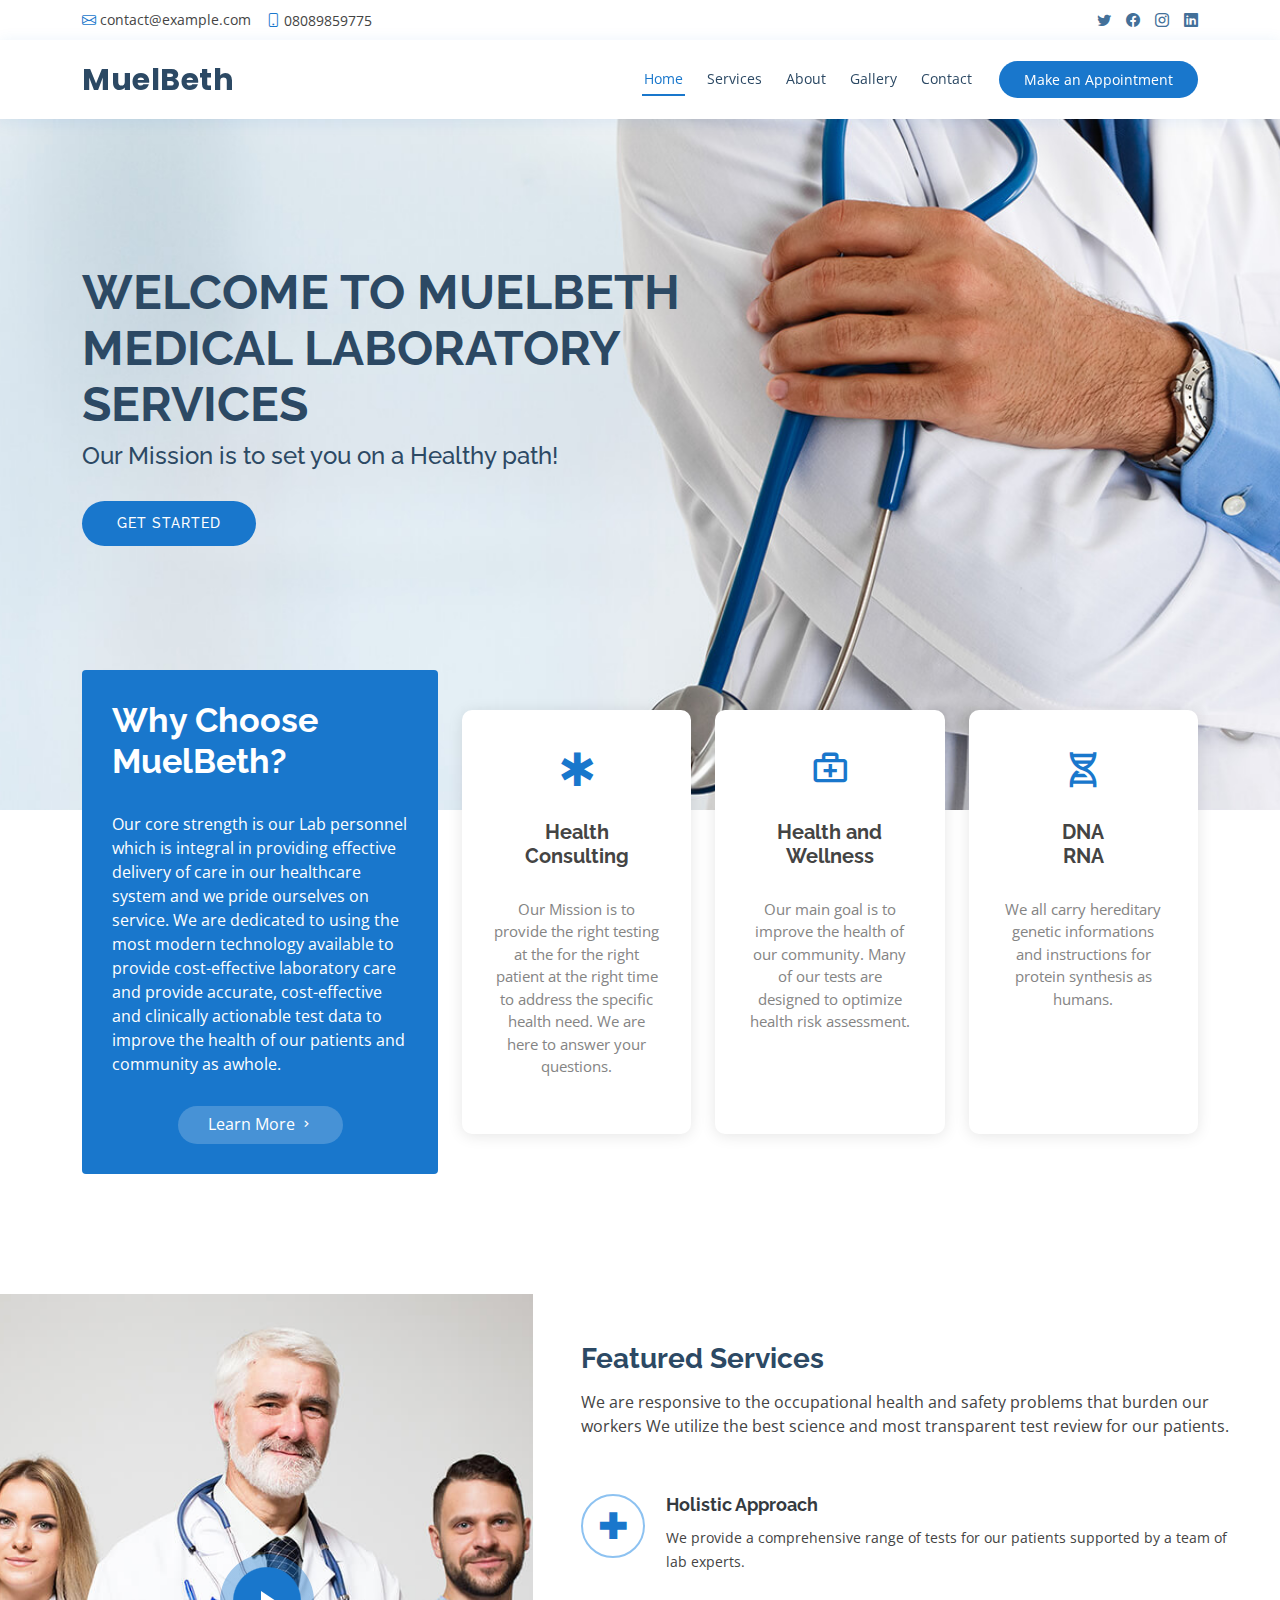
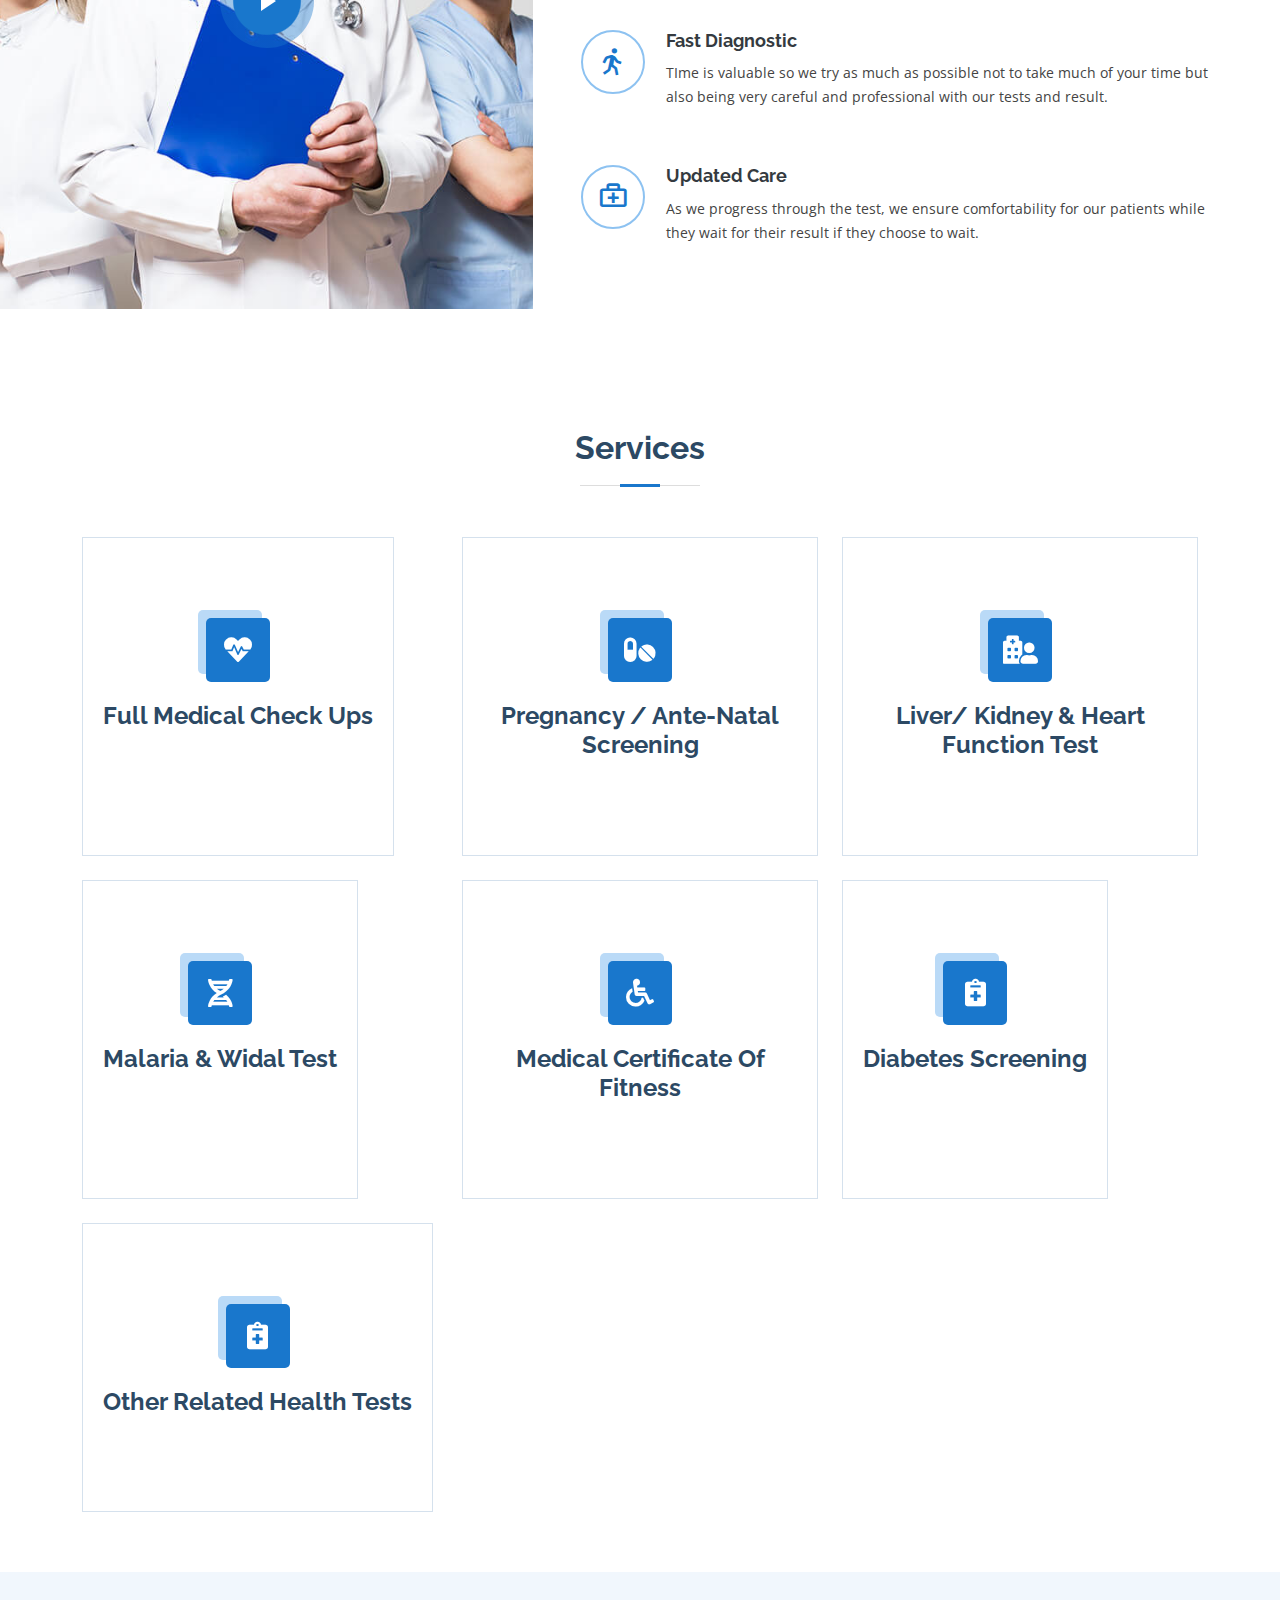
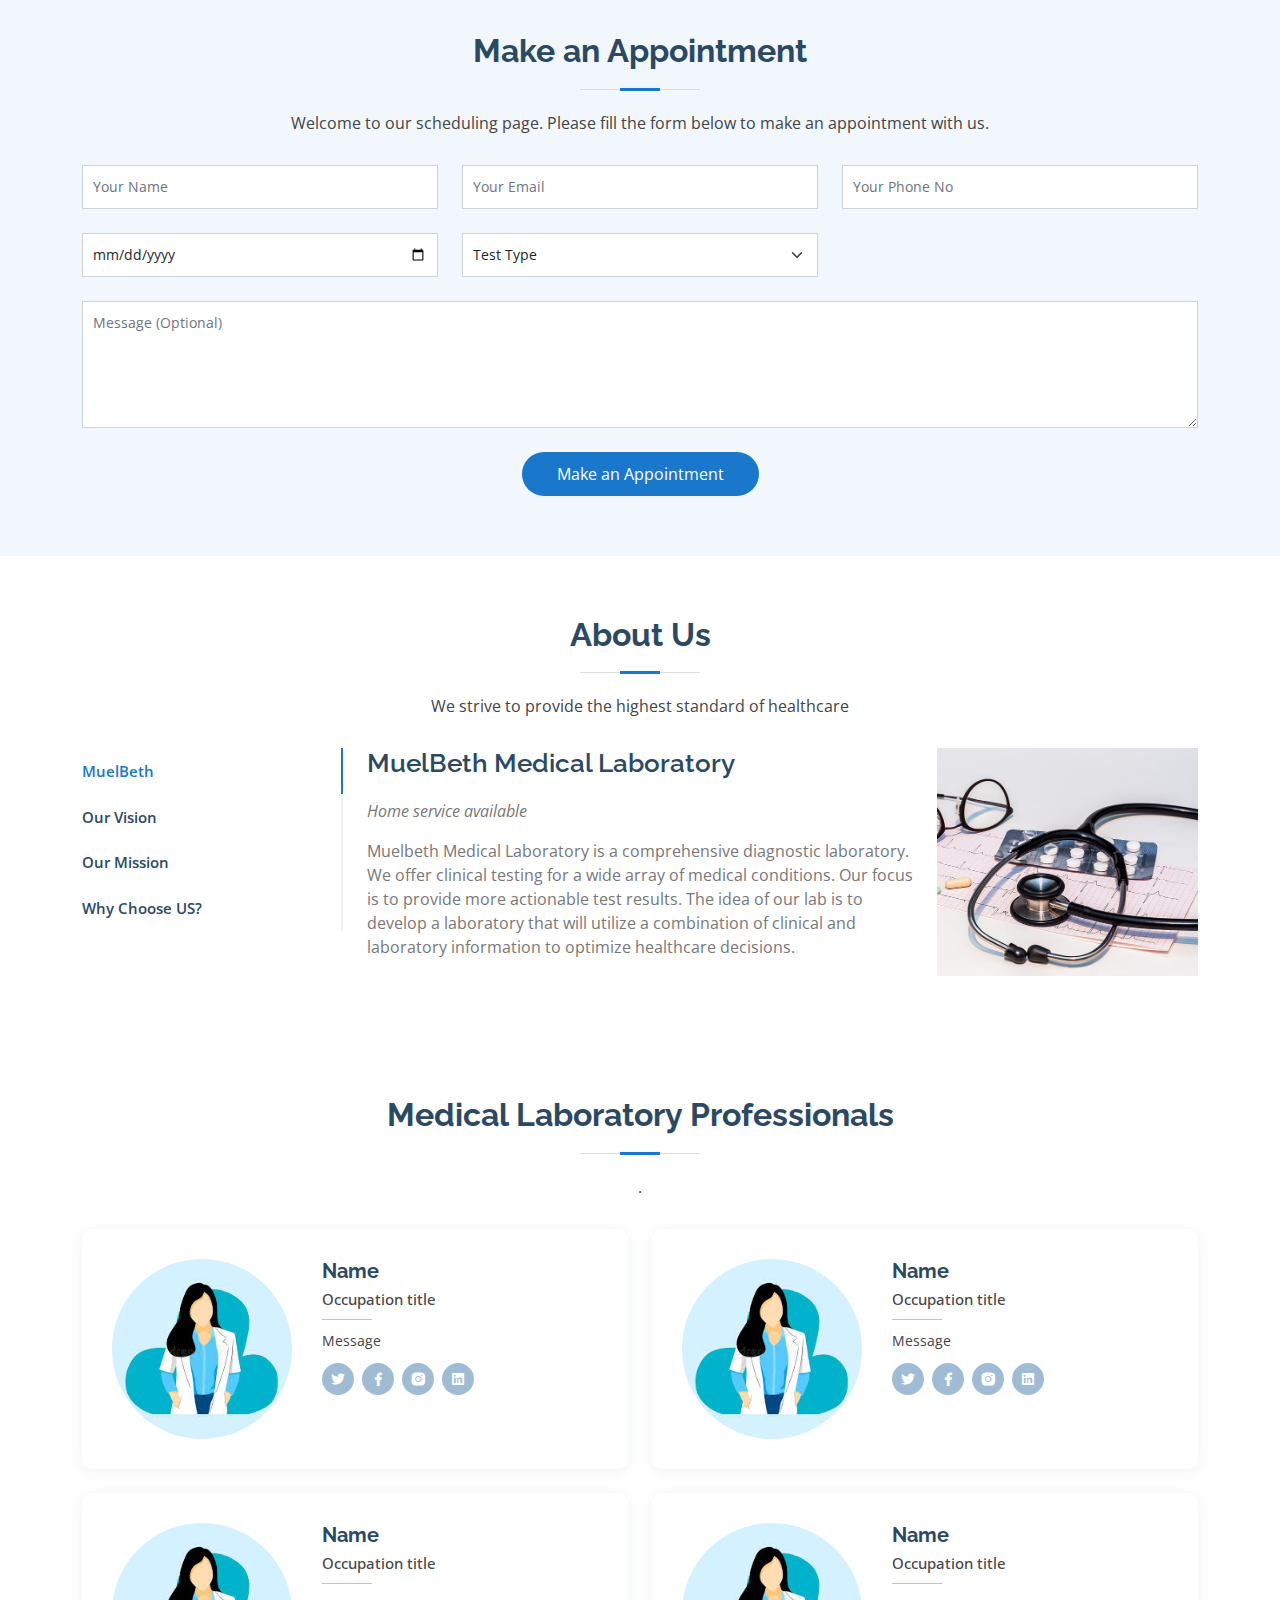
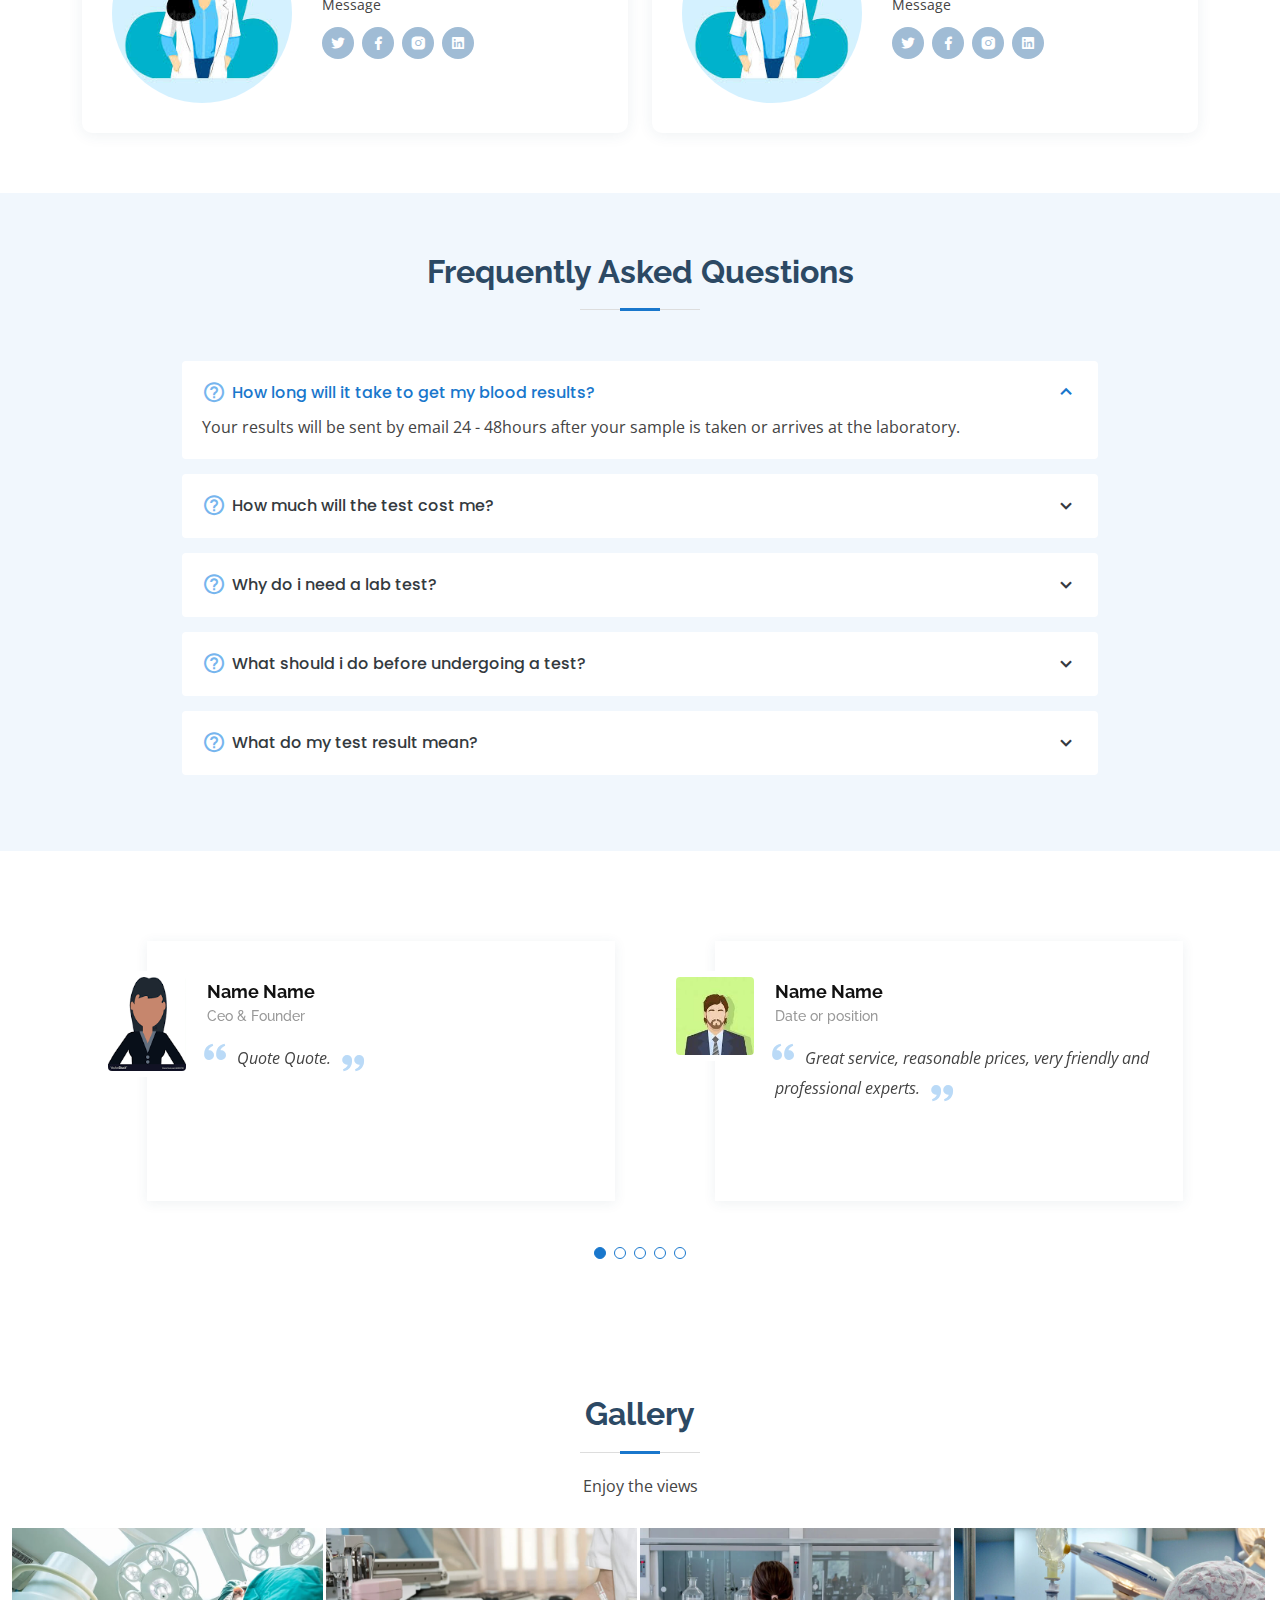
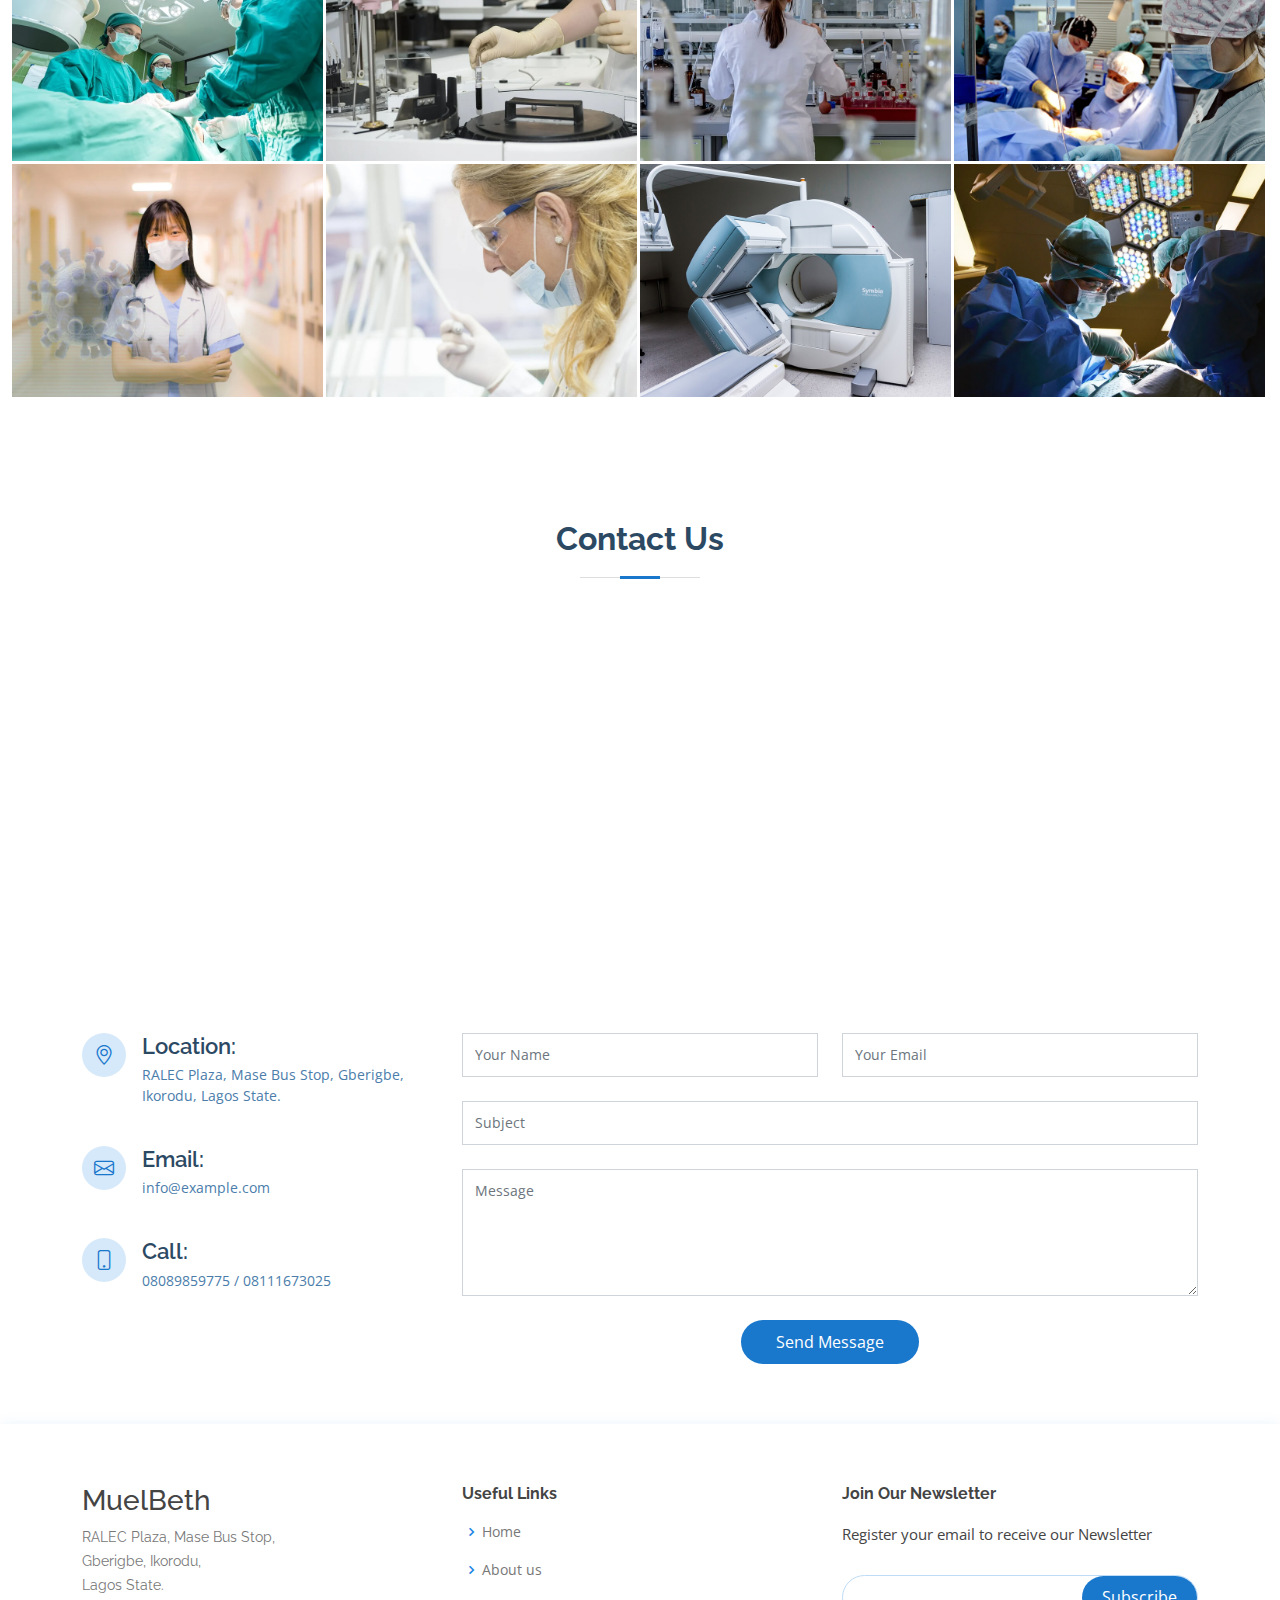
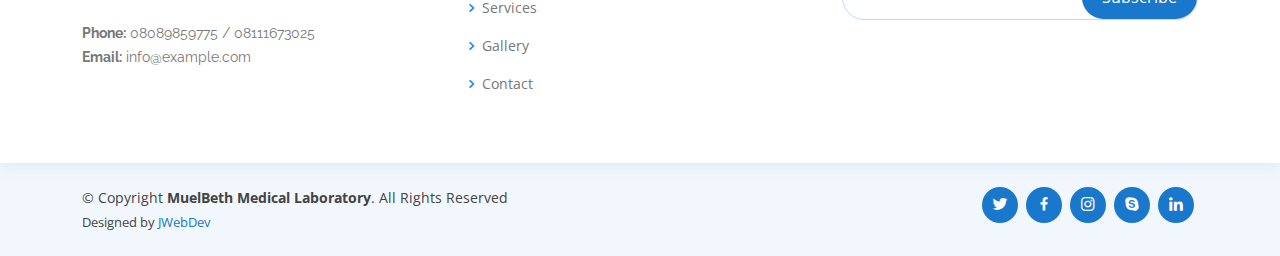
==== commit 3eb39c82: "date" ====
--- a/index.html
+++ b/index.html
@@ -184,7 +184,7 @@
               <div class="icon"><i class="bx bx-walk"></i></div>
               <h4 class="title"><a href="">Fast Diagnostic</a></h4>
               <p class="description">TIme is valuable so we try as much as possible not to take much of your time but also being very careful 
-                and professionalwith our tests and result.
+                and professional with our tests and result.
               </p>
             </div>
 
@@ -279,7 +279,7 @@
           <p>Welcome to our scheduling page. Please fill the form below to make an appointment with us.</p>
         </div>
 
-        <form action="forms/appointment.php" method="post" role="form" class="php-email-form">
+        <form action="https://usebasin.com/f/e860c071711c" method="post" role="form" class="php-email-form">
           <div class="row">
             <div class="col-md-4 form-group">
               <input type="text" name="name" class="form-control" id="name" placeholder="Your Name" data-rule="minlen:4" data-msg="Please enter at least 4 chars">
@@ -302,17 +302,17 @@
             <div class="col-md-4 form-group mt-3">
               <select name="department" id="department" class="form-select">
                 <option value="">Test Type</option>
-                <option value="Department 1">Pregnancy Test</option>
-                <option value="Department 2">Malaria & Widal Test </option>
-                <option value="Department 3">Blood Group & Genotype</option>
-                <option value="Department 4">Menstrual Imbalance</option>
-                <option value="Department 5">Ante-Natal Screening</option>
-                <option value="Department 6">Medical Fitness</option>
-                <option value="Department 7">Home Treatment</option>
-                <option value="Department 8">Diabetes Screening</option>
-                <option value="Department 9">HIV/Hepatitis B&C</option>
-                <option value="Department 10">Liver, Kidney & Heart Function Test</option>
-                <option value="Department 11">Others</option>
+                <option value="Pregnancy Test">Pregnancy Test</option>
+                <option value="Malaria & Widal Test">Malaria & Widal Test </option>
+                <option value="Blood Group & Genotype">Blood Group & Genotype</option>
+                <option value="Menstrual Imbalance">Menstrual Imbalance</option>
+                <option value="Ante-Natal Screening">Ante-Natal Screening</option>
+                <option value="Medical Fitness">Medical Fitness</option>
+                <option value="Home Treatment">Home Treatment</option>
+                <option value="Diabetes Screening">Diabetes Screening</option>
+                <option value="HIV/Hepatitis B&C">HIV/Hepatitis B&C</option>
+                <option value="Liver, Kidney & Heart Function Test">Liver, Kidney & Heart Function Test</option>
+                <option value="others">Others</option>
               </select>
               <div class="validate"></div>
             </div>
@@ -380,7 +380,7 @@
                     <p class="fst-italic">Home service available</p>
                     <p>Muelbeth Medical Laboratory is a comprehensive diagnostic laboratory. We offer clinical testing for a 
                       wide array of medical conditions. Our focus is to provide more actionable test results. The idea of our lab is to 
-                      develop a laboratory that will utilize a combination of clinical and laboratory informationto optimizehealthcare decisions.
+                      develop a laboratory that will utilize a combination of clinical and laboratory information to optimize healthcare decisions.
                     </p>
                   </div>
                   <div class="col-lg-4 text-center order-1 order-lg-2">
@@ -809,7 +809,7 @@
 
           <div class="col-lg-8 mt-5 mt-lg-0">
 
-            <form action="forms/contact.php" method="post" role="form" class="php-email-form">
+            <form action="https://usebasin.com/f/e860c071711c" method="post" role="form" class="php-email-form">
               <div class="row">
                 <div class="col-md-6 form-group">
                   <input type="text" name="name" class="form-control" id="name" placeholder="Your Name" required>
--- a/assets/css/style.css
+++ b/assets/css/style.css
@@ -1,13 +1,4 @@
-/**
-* Template Name: Medilab - v4.7.1
-* Template URL: https://bootstrapmade.com/medilab-free-medical-bootstrap-theme/
-* Author: BootstrapMade.com
-* License: https://bootstrapmade.com/license/
-*/
-
-/*--------------------------------------------------------------
-# General
---------------------------------------------------------------*/
+
 body {
   font-family: "Open Sans", sans-serif;
   color: #444444;
@@ -900,7 +891,7 @@
 }
 .appointment .php-email-form .validate {
   display: none;
-  color: red;
+  color: #461abc;
   margin: 0 0 15px 0;
   font-weight: 400;
   font-size: 13px;
@@ -908,7 +899,7 @@
 .appointment .php-email-form .error-message {
   display: none;
   color: #fff;
-  background: #ed3c0d;
+  background: #461abc;
   text-align: left;
   padding: 15px;
   font-weight: 600;
@@ -1322,7 +1313,7 @@
 .contact .php-email-form .error-message {
   display: none;
   color: #fff;
-  background: #ed3c0d;
+  background: #461abc;
   text-align: left;
   padding: 15px;
   font-weight: 600;
